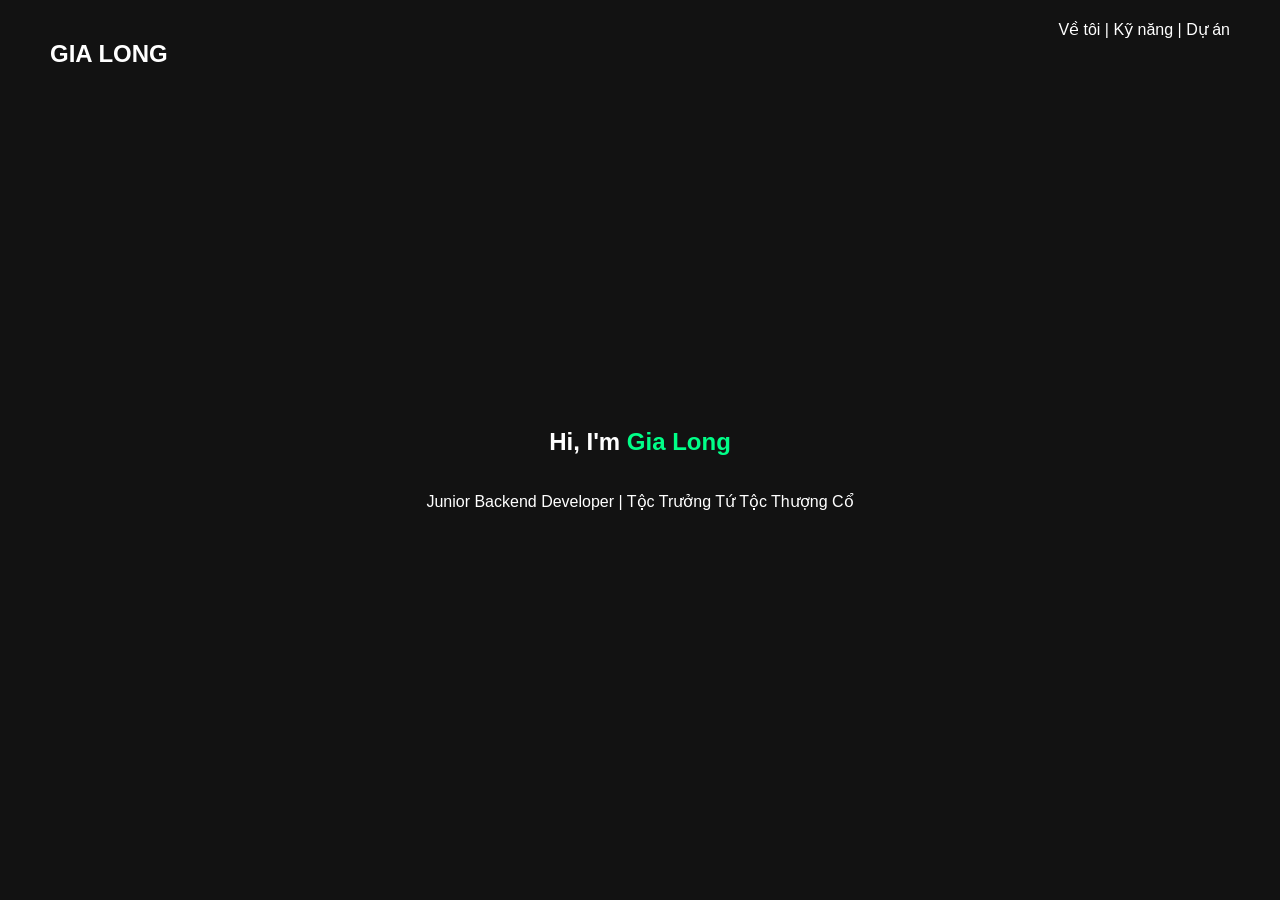
==== index.html @ ab48617c "Sync Left-4-Dev app files" ====
<!DOCTYPE html>
<html lang="en">
<head>
    <meta charset="UTF-8">
    <meta name="viewport" content="width=device-width, initial-scale=1.0">
    <title>Gia Long - ePortfolio</title>
    <link rel="stylesheet" href="style.css">
</head>
<body>
    <!-- Header bị ẩn lúc đầu -->
    <header class="header intro-animate">
        <h2>GIA LONG</h2>
        <nav>Về tôi | Kỹ năng | Dự án</nav>
    </header>

    <!-- Hero Section bị ẩn lúc đầu, trễ hơn header 1 chút -->
    <section class="hero intro-animate delay-1">
        <h1>Hi, I'm <span class="highlight">Gia Long</span></h1>
        <p>Junior Backend Developer | Tộc Trưởng Tứ Tộc Thượng Cổ</p>
    </section>
</body>
</html>
---- style.css ----
/* --- DESIGN SYSTEM GLOBAL --- */
:root {
  /* Khai báo biến thời gian để cả nhóm đồng bộ tốc độ (Tiêu chí: Tính nhất quán 20%) */
  --transition-speed: 0.5s;

  /* Khai báo Prompt Logic: Cubic-bezier lấy từ các web Awwwards */
  --ease-smooth: cubic-bezier(0.25, 1, 0.5, 1); /* Dùng cho hiệu ứng trượt mượt mà */
  --ease-bounce: cubic-bezier(0.34, 1.56, 0.64, 1); /* Để các bạn khác dùng cho nút bấm */

  --bg-color: #121212;
  --text-color: #ffffff;
  --primary-color: #00ff88;
}

body {
  margin: 0;
  font-family: 'Segoe UI', Tahoma, Geneva, Verdana, sans-serif;
  background-color: var(--bg-color);
  color: var(--text-color);
  overflow-x: hidden; /* Chống tràn khung Mobile (Tiêu chí: Tối ưu Mobile 20%) */
}
/* --- BÀI LÀM CỦA TRƯỞNG NHÓM: INTRO ANIMATION --- */

/* Bố cục cơ bản */
.header {
  display: flex;
  justify-content: space-between;
  padding: 20px 50px;
}
.hero {
  height: 80vh;
  display: flex;
  flex-direction: column;
  justify-content: center;
  align-items: center;
  text-align: center;
}
.highlight { color: var(--primary-color); }

/* BÍ QUYẾT ĂN ĐIỂM TỐI ƯU HIỆU NĂNG */
.intro-animate {
  opacity: 0;
  /* Đẩy phần tử chìm xuống dưới 50px, tuyệt đối không dùng margin-top hay top */
  transform: translateY(50px);

  /* Gọi animation kết hợp với biến thời gian đã tạo ở trên */
  animation: slideUpFade var(--transition-speed) var(--ease-smooth) forwards;
}

/* Thêm delay cho Hero xuất hiện sau Header 0.3s cho đẹp mắt */
.delay-1 {
  animation-delay: 0.3s;
}

/* Khai báo Keyframes cho quá trình xuất hiện */
@keyframes slideUpFade {
  to {
    opacity: 1;
    transform: translateY(0); /* Trở về vị trí gốc */
  }
}
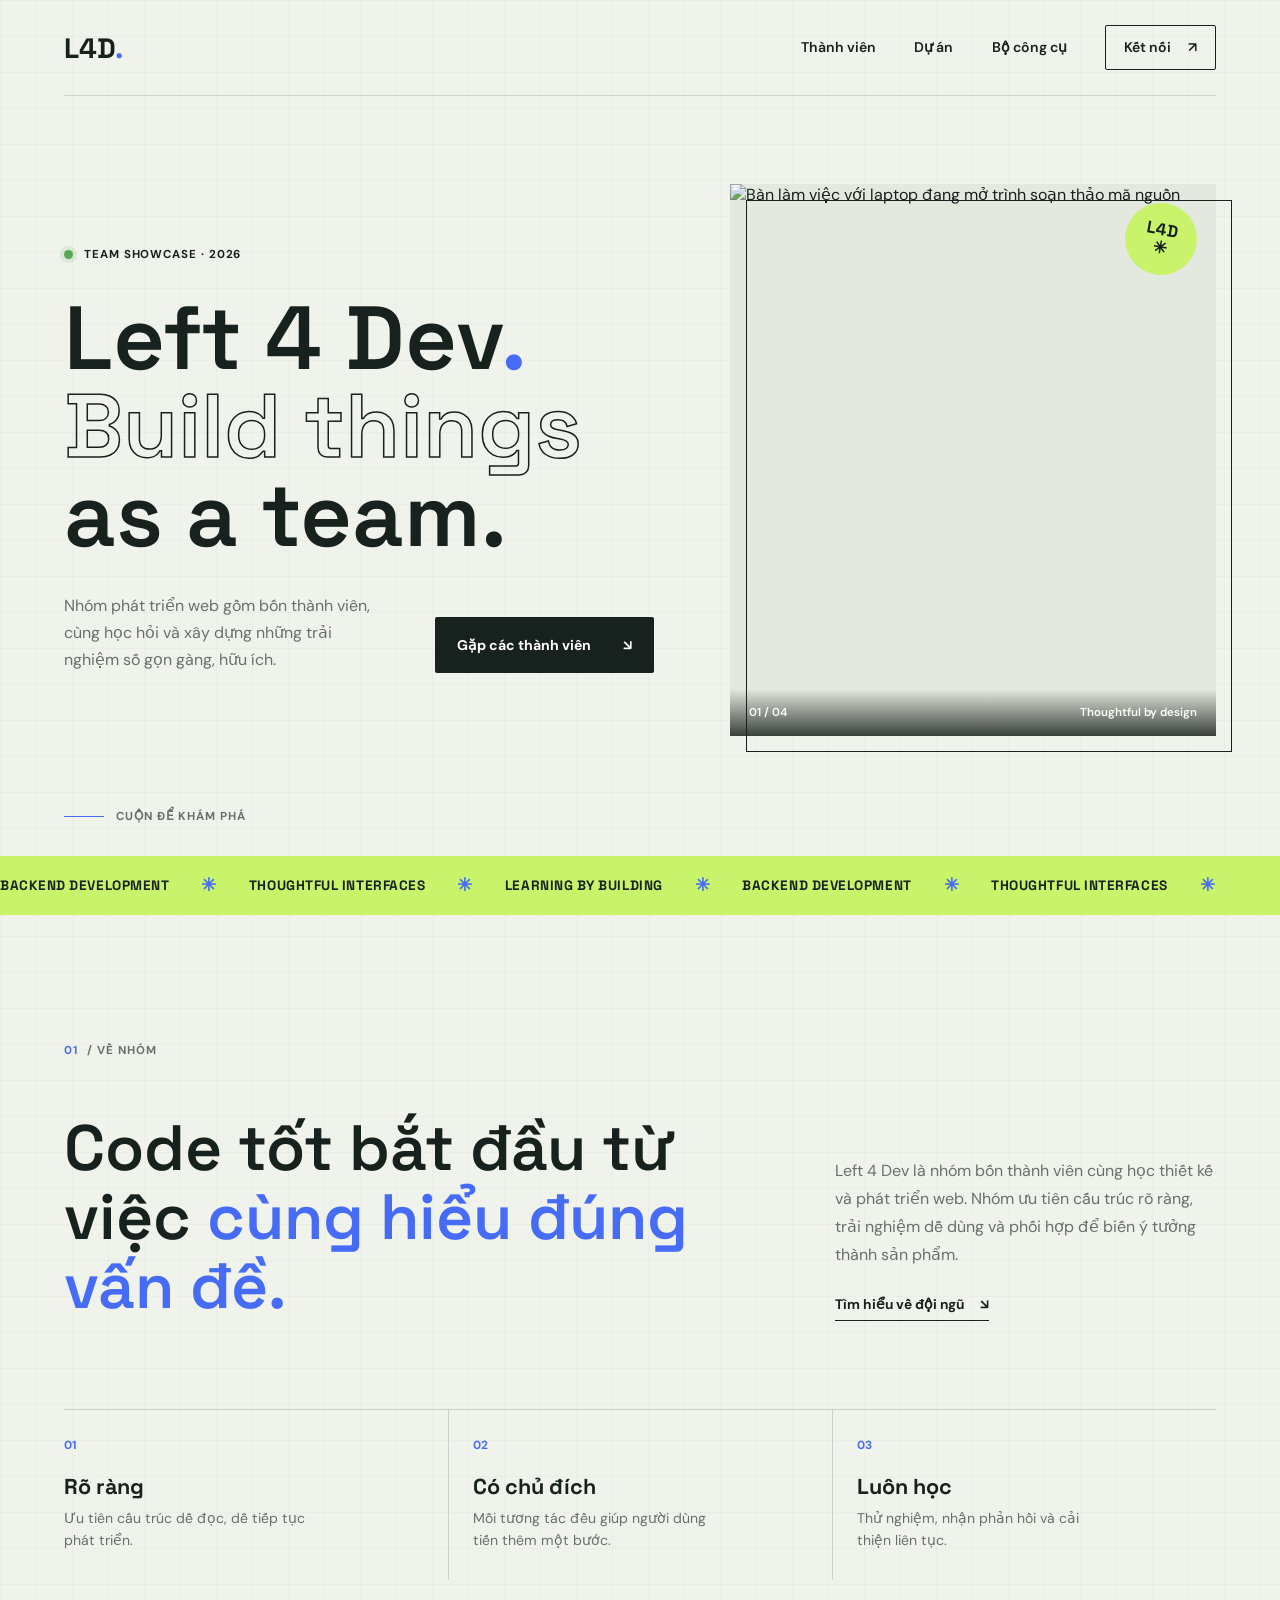
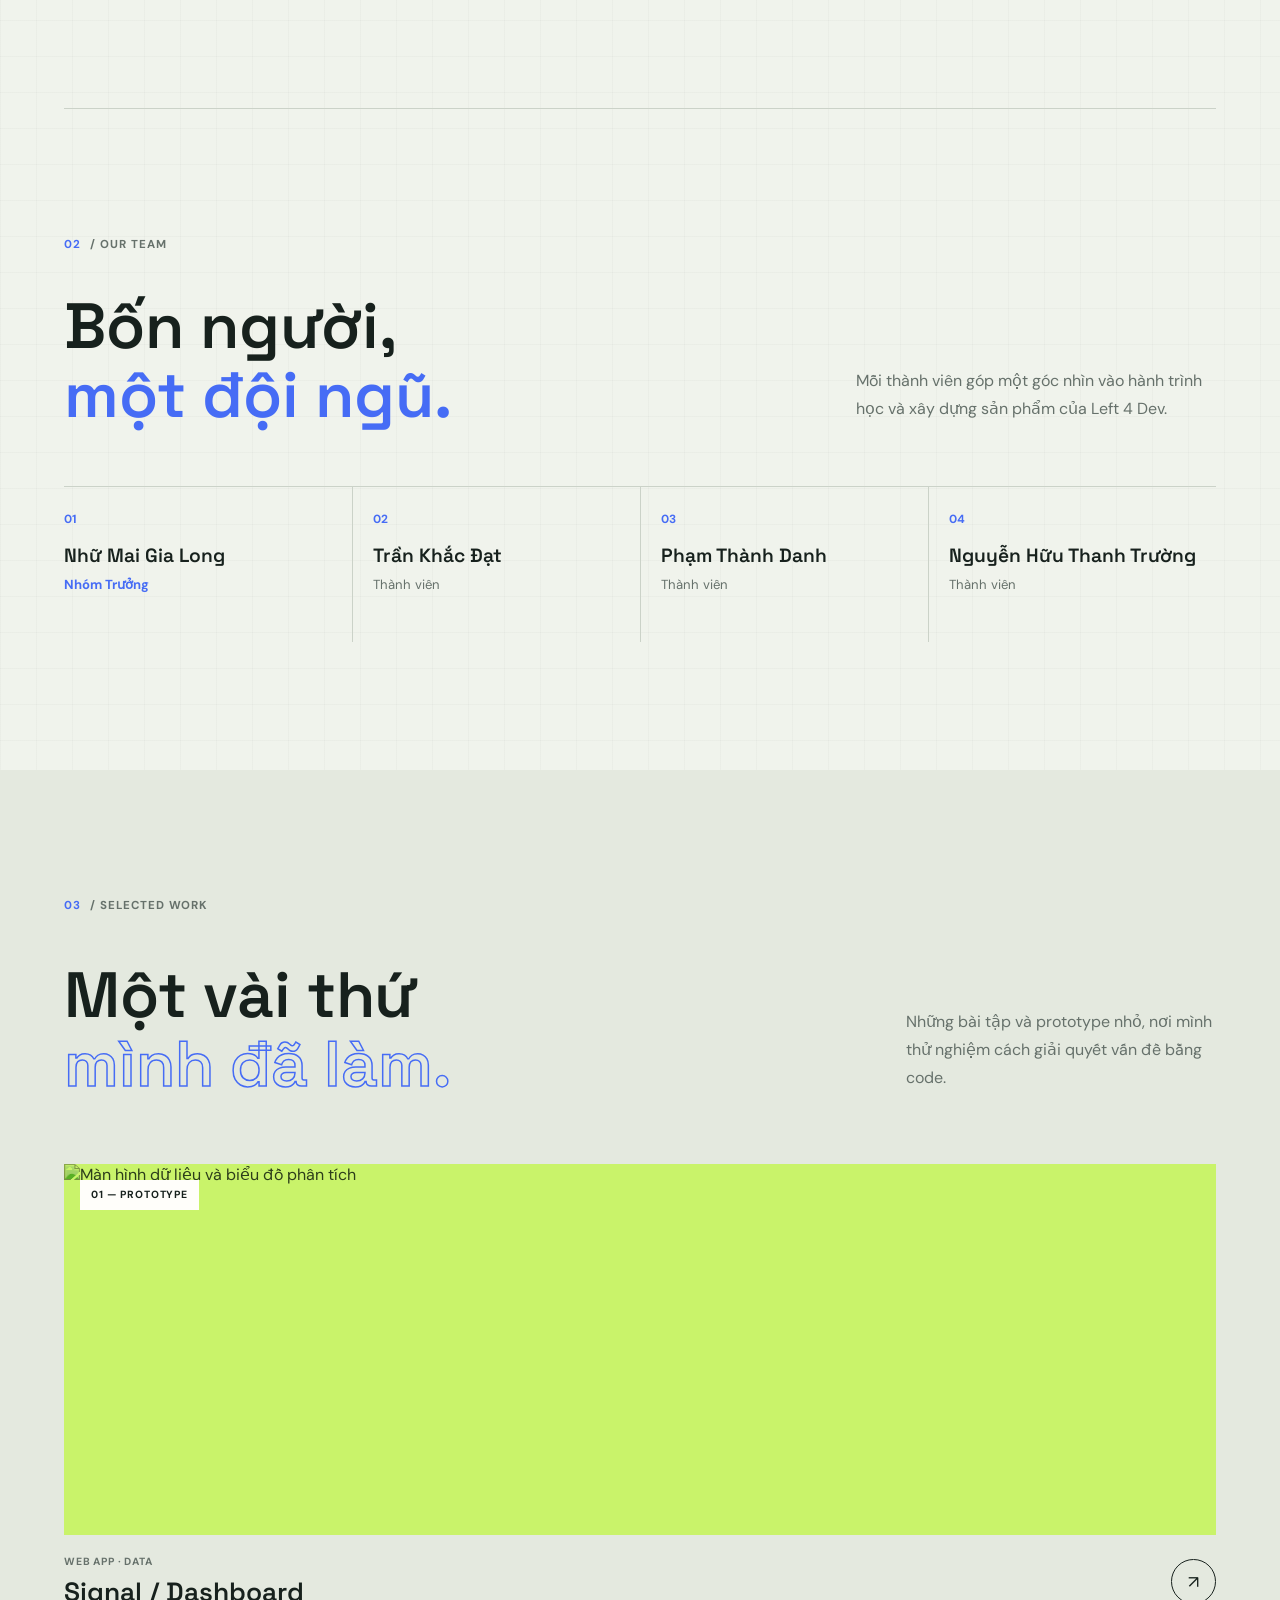
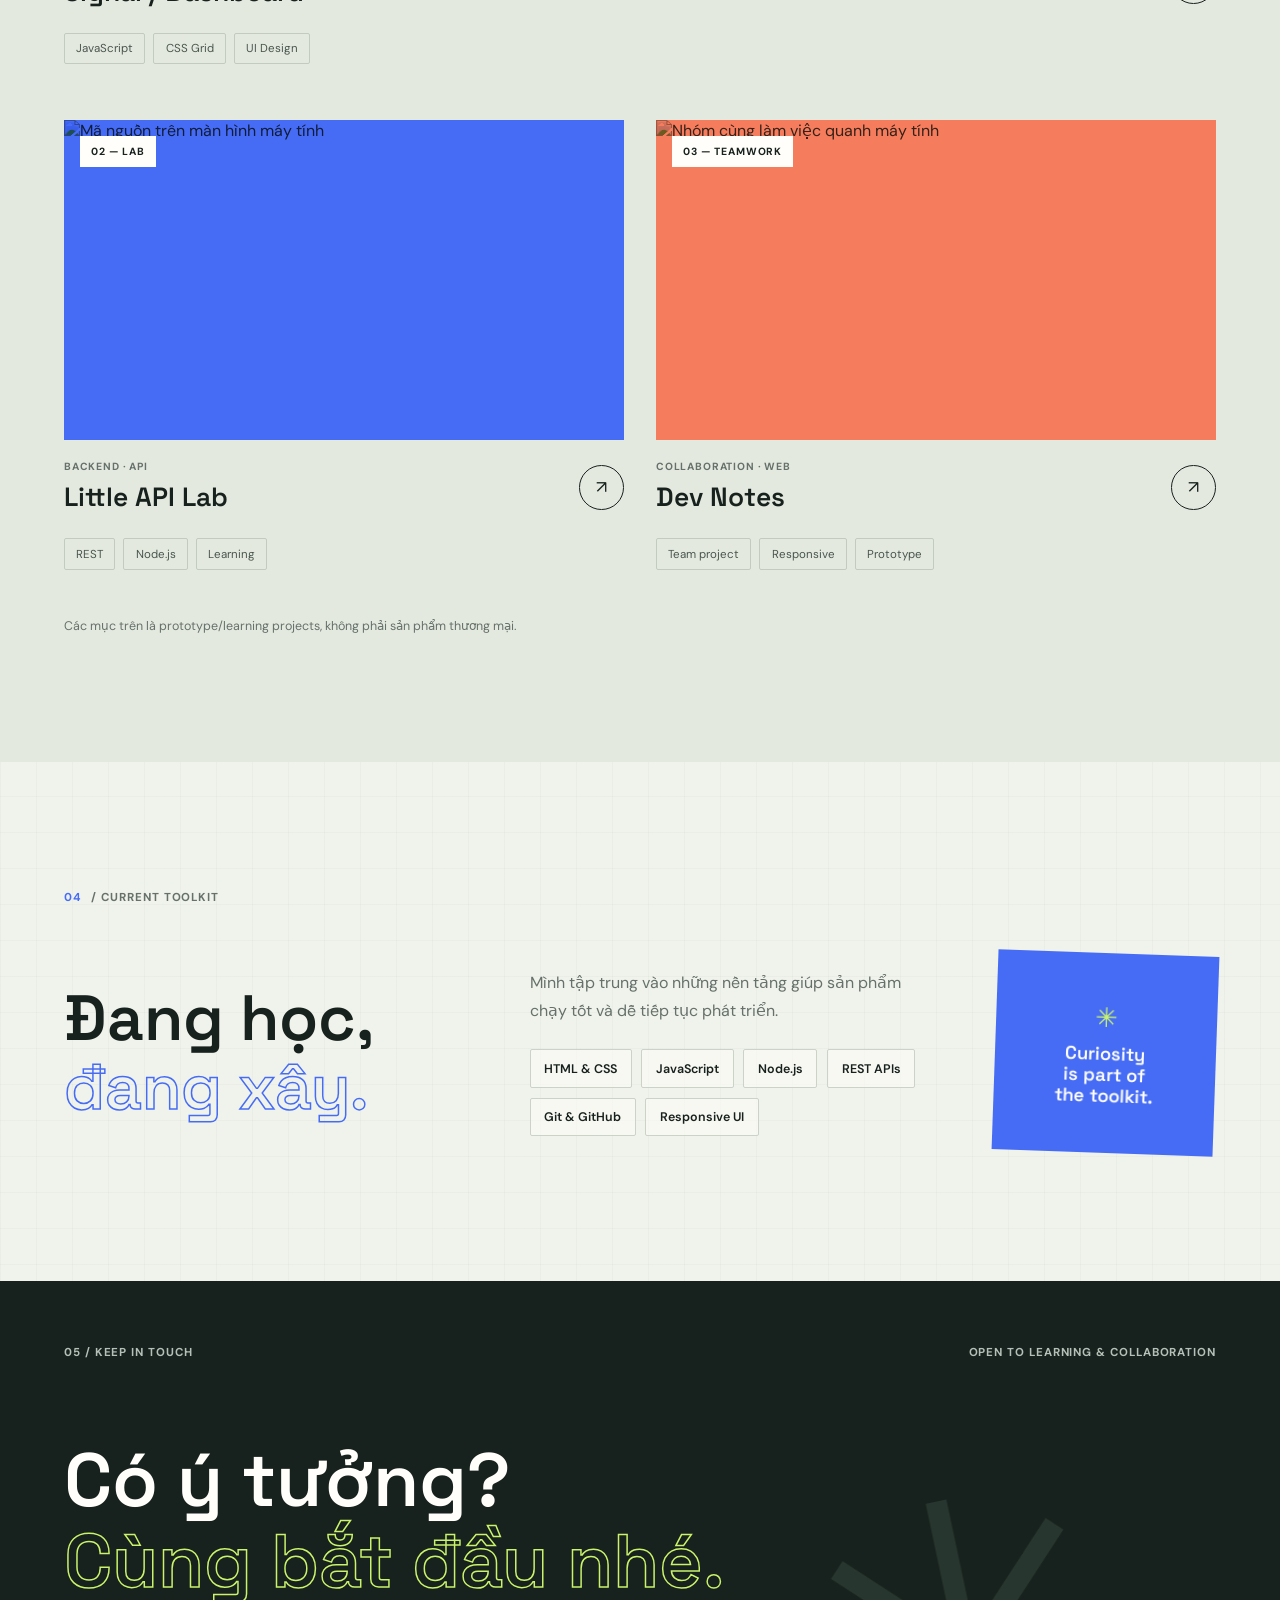
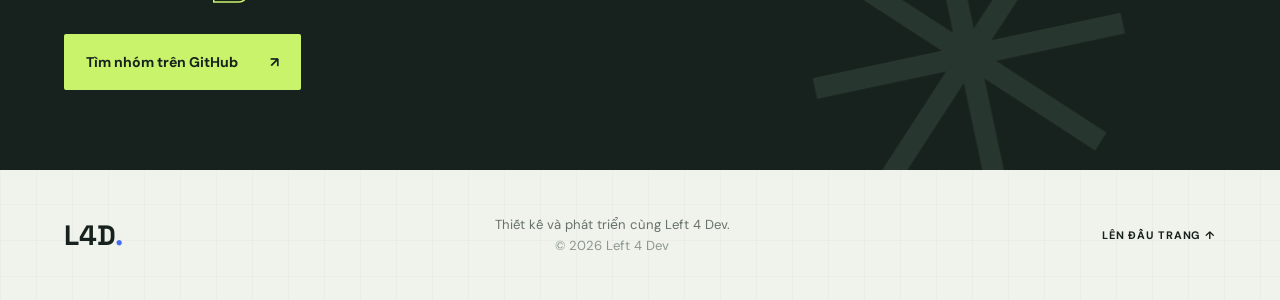
==== commit 34b81e20: "feat: build responsive Left 4 Dev showcase" ====
--- a/index.html
+++ b/index.html
@@ -1,22 +1,173 @@
 <!DOCTYPE html>
-<html lang="en">
+<html lang="vi">
 <head>
     <meta charset="UTF-8">
     <meta name="viewport" content="width=device-width, initial-scale=1.0">
-    <title>Gia Long - ePortfolio</title>
+    <meta name="theme-color" content="#f0f3ec">
+    <meta name="description" content="Left 4 Dev — nhóm phát triển web gồm Nhữ Mai Gia Long, Trần Khắc Đạt, Phạm Thành Danh và Nguyễn Hữu Thanh Trường.">
+    <title>Left 4 Dev — Interactive Showcase</title>
+    <link rel="preconnect" href="https://fonts.googleapis.com">
+    <link rel="preconnect" href="https://fonts.gstatic.com" crossorigin>
+    <link href="https://fonts.googleapis.com/css2?family=DM+Sans:wght@400;500;600;700&family=Space+Grotesk:wght@400;500;600;700&display=swap" rel="stylesheet">
     <link rel="stylesheet" href="style.css">
+    <script src="https://cdn.jsdelivr.net/npm/aos@2.3.4/dist/aos.js" defer></script>
+    <script src="script.js" defer></script>
 </head>
 <body>
-    <!-- Header bị ẩn lúc đầu -->
-    <header class="header intro-animate">
-        <h2>GIA LONG</h2>
-        <nav>Về tôi | Kỹ năng | Dự án</nav>
+    <a class="skip-link" href="#main">Bỏ qua điều hướng</a>
+    <header class="site-header intro-header">
+        <a class="wordmark" href="#home" aria-label="Left 4 Dev, về đầu trang">L4D<span>.</span></a>
+        <button class="menu-toggle" type="button" aria-expanded="false" aria-controls="site-nav" aria-label="Mở menu">
+            <span></span><span></span>
+        </button>
+        <nav class="site-nav" id="site-nav" aria-label="Điều hướng chính">
+            <a href="#team">Thành viên</a>
+            <a href="#projects">Dự án</a>
+            <a href="#toolkit">Bộ công cụ</a>
+            <a class="nav-contact" href="#contact">Kết nối <span aria-hidden="true">↗</span></a>
+        </nav>
     </header>
 
-    <!-- Hero Section bị ẩn lúc đầu, trễ hơn header 1 chút -->
-    <section class="hero intro-animate delay-1">
-        <h1>Hi, I'm <span class="highlight">Gia Long</span></h1>
-        <p>Junior Backend Developer | Tộc Trưởng Tứ Tộc Thượng Cổ</p>
-    </section>
+    <main id="main">
+        <section class="hero section-wrap" id="home" aria-labelledby="hero-title">
+            <div class="hero-copy">
+                <p class="eyebrow intro-rise"><span class="status-dot"></span> TEAM SHOWCASE · 2026</p>
+                <h1 class="intro-rise delay-one" id="hero-title">Left 4 Dev<span class="title-mark">.</span><br><span class="hero-outline">Build things</span><br>as a team.</h1>
+                <div class="hero-bottom intro-rise delay-two">
+                    <p>Nhóm phát triển web gồm bốn thành viên, cùng học hỏi và xây dựng những trải nghiệm số gọn gàng, hữu ích.</p>
+                    <a class="button button-dark" href="#team">Gặp các thành viên <span aria-hidden="true">↘</span></a>
+                </div>
+            </div>
+            <figure class="hero-visual intro-visual">
+                <img src="https://images.unsplash.com/photo-1498050108023-c5249f4df085?auto=format&fit=crop&w=1300&q=85" alt="Bàn làm việc với laptop đang mở trình soạn thảo mã nguồn" fetchpriority="high">
+                <figcaption><span>01 / 04</span><span>Thoughtful by design</span></figcaption>
+                <span class="visual-stamp" aria-hidden="true">L4D<br>✳</span>
+            </figure>
+            <a class="scroll-cue" href="#about"><span></span> CUỘN ĐỂ KHÁM PHÁ</a>
+        </section>
+
+        <div class="ticker" aria-label="Lĩnh vực quan tâm">
+            <div class="ticker-track" aria-hidden="true">
+                <span>BACKEND DEVELOPMENT</span><i>✳</i><span>THOUGHTFUL INTERFACES</span><i>✳</i><span>LEARNING BY BUILDING</span><i>✳</i><span>BACKEND DEVELOPMENT</span><i>✳</i><span>THOUGHTFUL INTERFACES</span><i>✳</i>
+            </div>
+        </div>
+
+        <section class="about section-wrap section-pad" id="about" aria-labelledby="about-title" data-aos="fade-up">
+                <div class="section-kicker"><span>01</span><span> / VỀ NHÓM</span></div>
+            <div class="about-content">
+                <h2 id="about-title">Code tốt bắt đầu từ việc <span>cùng hiểu đúng vấn đề.</span></h2>
+                <div class="about-detail">
+                    <p>Left 4 Dev là nhóm bốn thành viên cùng học thiết kế và phát triển web. Nhóm ưu tiên cấu trúc rõ ràng, trải nghiệm dễ dùng và phối hợp để biến ý tưởng thành sản phẩm.</p>
+                    <a class="text-link" href="#team">Tìm hiểu về đội ngũ <span aria-hidden="true">↘</span></a>
+                </div>
+            </div>
+            <div class="principles" aria-label="Nguyên tắc làm việc">
+                <article><span class="principle-number">01</span><h3>Rõ ràng</h3><p>Ưu tiên cấu trúc dễ đọc, dễ tiếp tục phát triển.</p></article>
+                <article><span class="principle-number">02</span><h3>Có chủ đích</h3><p>Mỗi tương tác đều giúp người dùng tiến thêm một bước.</p></article>
+                <article><span class="principle-number">03</span><h3>Luôn học</h3><p>Thử nghiệm, nhận phản hồi và cải thiện liên tục.</p></article>
+            </div>
+        </section>
+
+        <section class="team section-wrap section-pad" id="team" aria-labelledby="team-title" data-aos="fade-up">
+            <div class="section-kicker"><span>02</span><span> / OUR TEAM</span></div>
+            <div class="team-heading">
+                <h2 id="team-title">Bốn người,<br><span>một đội ngũ.</span></h2>
+                <p>Mỗi thành viên góp một góc nhìn vào hành trình học và xây dựng sản phẩm của Left 4 Dev.</p>
+            </div>
+            <div class="team-grid">
+                <article class="team-member team-lead">
+                    <span class="team-number">01</span>
+                    <h3>Nhữ Mai Gia Long</h3>
+                    <p>Nhóm Trưởng</p>
+                </article>
+                <article class="team-member">
+                    <span class="team-number">02</span>
+                    <h3>Trần Khắc Đạt</h3>
+                    <p>Thành viên</p>
+                </article>
+                <article class="team-member">
+                    <span class="team-number">03</span>
+                    <h3>Phạm Thành Danh</h3>
+                    <p>Thành viên</p>
+                </article>
+                <article class="team-member">
+                    <span class="team-number">04</span>
+                    <h3>Nguyễn Hữu Thanh Trường</h3>
+                    <p>Thành viên</p>
+                </article>
+            </div>
+        </section>
+
+        <section class="projects section-wrap section-pad" id="projects" aria-labelledby="projects-title">
+            <div class="section-heading" data-aos="fade-up">
+                <div class="section-kicker"><span>03</span><span> / SELECTED WORK</span></div>
+                <div class="heading-row"><h2 id="projects-title">Một vài thứ<br><span>mình đã làm.</span></h2><p>Những bài tập và prototype nhỏ, nơi mình thử nghiệm cách giải quyết vấn đề bằng code.</p></div>
+            </div>
+            <div class="project-grid">
+                <article class="project-card project-card-wide" data-aos="fade-up">
+                    <div class="project-image image-lime">
+                        <img src="https://images.unsplash.com/photo-1551288049-bebda4e38f71?auto=format&fit=crop&w=1200&q=85" alt="Màn hình dữ liệu và biểu đồ phân tích" loading="lazy">
+                        <span class="project-index">01 — PROTOTYPE</span>
+                    </div>
+                    <div class="project-info">
+                        <div><p class="project-type">WEB APP · DATA</p><h3>Signal / Dashboard</h3></div>
+                        <button class="detail-toggle" type="button" aria-expanded="false" aria-label="Xem chi tiết Signal Dashboard"><span aria-hidden="true">↗</span></button>
+                        <p class="project-detail" hidden>Một dashboard concept tập trung vào thứ tự ưu tiên: đưa trạng thái quan trọng lên trước, giữ dữ liệu phụ ở đúng nơi cần tìm.</p>
+                    </div>
+                    <ul class="tag-list" aria-label="Công nghệ"><li>JavaScript</li><li>CSS Grid</li><li>UI Design</li></ul>
+                </article>
+                <article class="project-card" data-aos="fade-up" data-aos-delay="100">
+                    <div class="project-image image-blue">
+                        <img src="https://images.unsplash.com/photo-1555949963-ff9fe0c870eb?auto=format&fit=crop&w=1000&q=85" alt="Mã nguồn trên màn hình máy tính" loading="lazy">
+                        <span class="project-index">02 — LAB</span>
+                    </div>
+                    <div class="project-info">
+                        <div><p class="project-type">BACKEND · API</p><h3>Little API Lab</h3></div>
+                        <button class="detail-toggle" type="button" aria-expanded="false" aria-label="Xem chi tiết Little API Lab"><span aria-hidden="true">↗</span></button>
+                        <p class="project-detail" hidden>Không gian thử nghiệm endpoint, validation và cách tổ chức dữ liệu để API có thể phát triển mà vẫn dễ hiểu.</p>
+                    </div>
+                    <ul class="tag-list" aria-label="Công nghệ"><li>REST</li><li>Node.js</li><li>Learning</li></ul>
+                </article>
+                <article class="project-card" data-aos="fade-up" data-aos-delay="150">
+                    <div class="project-image image-coral">
+                        <img src="https://images.unsplash.com/photo-1519389950473-47ba0277781c?auto=format&fit=crop&w=1000&q=85" alt="Nhóm cùng làm việc quanh máy tính" loading="lazy">
+                        <span class="project-index">03 — TEAMWORK</span>
+                    </div>
+                    <div class="project-info">
+                        <div><p class="project-type">COLLABORATION · WEB</p><h3>Dev Notes</h3></div>
+                        <button class="detail-toggle" type="button" aria-expanded="false" aria-label="Xem chi tiết Dev Notes"><span aria-hidden="true">↗</span></button>
+                        <p class="project-detail" hidden>Một concept chia sẻ ghi chú kỹ thuật, được thiết kế quanh việc đọc nhanh, tìm lại dễ và viết cùng nhau.</p>
+                    </div>
+                    <ul class="tag-list" aria-label="Công nghệ"><li>Team project</li><li>Responsive</li><li>Prototype</li></ul>
+                </article>
+            </div>
+            <p class="project-note" data-aos="fade-up">Các mục trên là prototype/learning projects, không phải sản phẩm thương mại.</p>
+        </section>
+
+        <section class="toolkit section-wrap section-pad" id="toolkit" aria-labelledby="toolkit-title" data-aos="fade-up">
+            <div class="section-kicker"><span>04</span><span> / CURRENT TOOLKIT</span></div>
+            <div class="toolkit-layout">
+                <h2 id="toolkit-title">Đang học,<br><span>đang xây.</span></h2>
+                <div class="toolkit-content">
+                    <p>Mình tập trung vào những nền tảng giúp sản phẩm chạy tốt và dễ tiếp tục phát triển.</p>
+                    <div class="toolkit-list"><span>HTML & CSS</span><span>JavaScript</span><span>Node.js</span><span>REST APIs</span><span>Git & GitHub</span><span>Responsive UI</span></div>
+                </div>
+                <div class="toolkit-aside"><span class="aside-star" aria-hidden="true">✳</span><p>Curiosity<br>is part of<br>the toolkit.</p></div>
+            </div>
+        </section>
+
+        <section class="contact section-wrap" id="contact" aria-labelledby="contact-title" data-aos="fade-up">
+            <div class="contact-top"><span>05 / KEEP IN TOUCH</span><span>OPEN TO LEARNING & COLLABORATION</span></div>
+            <h2 id="contact-title">Có ý tưởng?<br><span>Cùng bắt đầu nhé.</span></h2>
+            <a class="button button-light" href="https://github.com/jalong-source/Left-4-Dev" target="_blank" rel="noreferrer">Tìm nhóm trên GitHub <span aria-hidden="true">↗</span></a>
+            <div class="contact-doodle" aria-hidden="true">✳</div>
+        </section>
+    </main>
+
+    <footer class="site-footer section-wrap">
+        <a class="wordmark" href="#home" aria-label="Left 4 Dev, về đầu trang">L4D<span>.</span></a>
+        <p>Thiết kế và phát triển cùng Left 4 Dev.<br><span>© 2026 Left 4 Dev</span></p>
+        <a class="back-top" href="#home">LÊN ĐẦU TRANG ↑</a>
+    </footer>
 </body>
 </html>
--- a/style.css
+++ b/style.css
@@ -1,61 +1,346 @@
-/* --- DESIGN SYSTEM GLOBAL --- */
 :root {
-  /* Khai báo biến thời gian để cả nhóm đồng bộ tốc độ (Tiêu chí: Tính nhất quán 20%) */
-  --transition-speed: 0.5s;
-
-  /* Khai báo Prompt Logic: Cubic-bezier lấy từ các web Awwwards */
-  --ease-smooth: cubic-bezier(0.25, 1, 0.5, 1); /* Dùng cho hiệu ứng trượt mượt mà */
-  --ease-bounce: cubic-bezier(0.34, 1.56, 0.64, 1); /* Để các bạn khác dùng cho nút bấm */
-
-  --bg-color: #121212;
-  --text-color: #ffffff;
-  --primary-color: #00ff88;
+  color-scheme: light;
+  --paper: #f0f3ec;
+  --paper-deep: #e4e9df;
+  --ink: #17211d;
+  --muted: #66716b;
+  --line: #cbd2c8;
+  --white: #fffefa;
+  --lime: #c9f36a;
+  --blue: #466cf5;
+  --coral: #f57d5d;
+  --transition-speed: 0.42s;
+  --transition-long: 0.72s;
+  /* Prompt Logic: tăng tốc sớm rồi hãm mềm ở cuối chuyển động. */
+  --ease-smooth: cubic-bezier(0.22, 1, 0.36, 1);
+  --page-gutter: clamp(1.25rem, 5vw, 5.5rem);
+}
+
+* { box-sizing: border-box; }
+
+html {
+  overflow-x: clip;
+  scroll-behavior: smooth;
+  scroll-padding-top: 6rem;
 }
 
 body {
+  min-width: 320px;
   margin: 0;
-  font-family: 'Segoe UI', Tahoma, Geneva, Verdana, sans-serif;
-  background-color: var(--bg-color);
-  color: var(--text-color);
-  overflow-x: hidden; /* Chống tràn khung Mobile (Tiêu chí: Tối ưu Mobile 20%) */
-}
-/* --- BÀI LÀM CỦA TRƯỞNG NHÓM: INTRO ANIMATION --- */
-
-/* Bố cục cơ bản */
-.header {
+  overflow-x: hidden;
+  background-color: var(--paper);
+  background-image: linear-gradient(rgba(23, 33, 29, 0.025) 1px, transparent 1px), linear-gradient(90deg, rgba(23, 33, 29, 0.025) 1px, transparent 1px);
+  background-size: 36px 36px;
+  color: var(--ink);
+  font-family: 'DM Sans', sans-serif;
+  -webkit-font-smoothing: antialiased;
+}
+
+body, button, a { -webkit-tap-highlight-color: transparent; }
+button, a { color: inherit; }
+a { text-decoration: none; }
+button { font: inherit; }
+img { display: block; max-width: 100%; }
+::selection { background: var(--lime); color: var(--ink); }
+
+.skip-link {
+  position: fixed;
+  z-index: 20;
+  top: 1rem;
+  left: 1rem;
+  padding: 0.75rem 1rem;
+  transform: translateY(-160%);
+  background: var(--ink);
+  color: var(--white);
+}
+.skip-link:focus { transform: translateY(0); }
+
+.section-wrap {
+  width: min(100% - var(--page-gutter) * 2, 1440px);
+  margin-inline: auto;
+}
+.section-pad { padding-block: 8rem; }
+
+.site-header {
+  position: relative;
+  z-index: 10;
   display: flex;
+  width: min(100% - var(--page-gutter) * 2, 1440px);
+  min-height: 6rem;
+  align-items: center;
   justify-content: space-between;
-  padding: 20px 50px;
-}
+  margin-inline: auto;
+  border-bottom: 1px solid var(--line);
+}
+
+.wordmark {
+  font-family: 'Space Grotesk', sans-serif;
+  font-size: 1.75rem;
+  font-weight: 700;
+  letter-spacing: 0;
+}
+.wordmark span, .title-mark { color: var(--blue); }
+
+.site-nav {
+  display: flex;
+  align-items: center;
+  gap: clamp(1.5rem, 3vw, 3.5rem);
+  font-size: 0.88rem;
+  font-weight: 600;
+}
+.site-nav a:not(.nav-contact) { transition: color var(--transition-speed) var(--ease-smooth); }
+.site-nav a:not(.nav-contact):hover { color: var(--blue); }
+
+.nav-contact {
+  display: inline-flex;
+  min-height: 2.8rem;
+  align-items: center;
+  gap: 1.1rem;
+  padding: 0 1.1rem;
+  border: 1px solid var(--ink);
+  border-radius: 2px;
+  transition: background-color var(--transition-speed) var(--ease-smooth), color var(--transition-speed) var(--ease-smooth), transform var(--transition-speed) var(--ease-smooth);
+}
+.nav-contact:hover { transform: translateY(-2px); background: var(--ink); color: var(--white); }
+.menu-toggle { display: none; }
+
 .hero {
-  height: 80vh;
-  display: flex;
-  flex-direction: column;
-  justify-content: center;
-  align-items: center;
-  text-align: center;
-}
-.highlight { color: var(--primary-color); }
-
-/* BÍ QUYẾT ĂN ĐIỂM TỐI ƯU HIỆU NĂNG */
-.intro-animate {
-  opacity: 0;
-  /* Đẩy phần tử chìm xuống dưới 50px, tuyệt đối không dùng margin-top hay top */
-  transform: translateY(50px);
-
-  /* Gọi animation kết hợp với biến thời gian đã tạo ở trên */
-  animation: slideUpFade var(--transition-speed) var(--ease-smooth) forwards;
-}
-
-/* Thêm delay cho Hero xuất hiện sau Header 0.3s cho đẹp mắt */
-.delay-1 {
-  animation-delay: 0.3s;
-}
-
-/* Khai báo Keyframes cho quá trình xuất hiện */
-@keyframes slideUpFade {
-  to {
-    opacity: 1;
-    transform: translateY(0); /* Trở về vị trí gốc */
-  }
-}+  position: relative;
+  display: grid;
+  min-height: min(760px, calc(100svh - 6rem));
+  grid-template-columns: 1.12fr 0.88fr;
+  align-items: center;
+  gap: 3rem;
+  padding-block: 5.5rem 7.5rem;
+}
+.hero-copy { position: relative; z-index: 1; padding-block: 2rem; }
+
+.eyebrow, .section-kicker, .project-type, .project-index, .contact-top, .back-top, .scroll-cue {
+  font-size: 0.72rem;
+  font-weight: 700;
+  letter-spacing: 0.08em;
+}
+.eyebrow { display: flex; align-items: center; gap: 0.7rem; margin: 0 0 2rem; }
+.status-dot { width: 0.55rem; aspect-ratio: 1; border-radius: 50%; background: #55a851; box-shadow: 0 0 0 4px rgba(85, 168, 81, 0.14); }
+
+h1, h2, h3, p, figure { margin-top: 0; }
+h1, h2, h3 { font-family: 'Space Grotesk', sans-serif; }
+.hero h1 { max-width: 760px; margin-bottom: 2rem; font-size: 5.6rem; font-weight: 600; letter-spacing: 0; line-height: 0.99; }
+.hero-outline, .heading-row h2 span, .toolkit-layout h2 span, .contact h2 span { color: transparent; -webkit-text-stroke: 1.5px var(--ink); }
+
+.hero-bottom { display: flex; max-width: 590px; align-items: end; justify-content: space-between; gap: 2rem; }
+.hero-bottom > p { max-width: 310px; margin: 0; color: var(--muted); font-size: 1rem; line-height: 1.7; }
+
+.button {
+  display: inline-flex;
+  min-height: 3.5rem;
+  align-items: center;
+  justify-content: space-between;
+  gap: 2rem;
+  padding: 0 1.3rem;
+  border: 1px solid transparent;
+  border-radius: 2px;
+  font-size: 0.88rem;
+  font-weight: 700;
+  transition: transform var(--transition-speed) var(--ease-smooth), background-color var(--transition-speed) var(--ease-smooth), color var(--transition-speed) var(--ease-smooth), box-shadow var(--transition-speed) var(--ease-smooth);
+}
+.button:hover { transform: translateY(-3px); box-shadow: 0 10px 20px rgba(23, 33, 29, 0.13); }
+.button:active { transform: translateY(0) scale(0.97); box-shadow: none; transition-duration: 0.12s; }
+.button-dark { flex: 0 0 auto; background: var(--ink); color: var(--white); }
+.button-dark:hover { background: var(--blue); }
+
+.hero-visual { position: relative; align-self: stretch; min-height: 420px; margin: 0; background: var(--paper-deep); }
+.hero-visual::before { position: absolute; z-index: 1; inset: 1rem -1rem -1rem 1rem; border: 1px solid var(--ink); content: ''; pointer-events: none; }
+.hero-visual img { width: 100%; height: 100%; min-height: 420px; object-fit: cover; filter: saturate(0.72); }
+.hero-visual figcaption { position: absolute; right: 0; bottom: 0; left: 0; display: flex; justify-content: space-between; padding: 1rem 1.2rem; background: linear-gradient(transparent, rgba(10, 18, 13, 0.78)); color: var(--white); font-size: 0.72rem; font-weight: 600; }
+.visual-stamp { position: absolute; z-index: 2; top: 1.2rem; right: 1.2rem; display: grid; width: 4.5rem; aspect-ratio: 1; place-content: center; border-radius: 50%; background: var(--lime); font-family: 'Space Grotesk', sans-serif; font-size: 1.05rem; font-weight: 700; line-height: 1.05; text-align: center; transform: rotate(10deg); }
+.scroll-cue { position: absolute; bottom: 2rem; left: 0; display: flex; align-items: center; gap: 0.75rem; color: var(--muted); }
+.scroll-cue span { width: 2.5rem; height: 1px; background: var(--blue); }
+
+.ticker { overflow: hidden; padding: 1.15rem 0; background: var(--lime); }
+.ticker-track { display: flex; width: max-content; align-items: center; gap: 2rem; animation: ticker-slide 32s linear infinite; font-family: 'Space Grotesk', sans-serif; font-size: 0.85rem; font-weight: 700; letter-spacing: 0.04em; }
+.ticker-track i { color: var(--blue); font-size: 1.1rem; font-style: normal; }
+@keyframes ticker-slide { to { transform: translateX(-50%); } }
+
+.section-kicker { display: flex; gap: 0.6rem; color: var(--muted); }
+.section-kicker span:first-child { color: var(--blue); }
+.about-content { display: grid; grid-template-columns: 1.3fr 0.7fr; align-items: end; gap: 4rem; padding: 3.5rem 0 5.5rem; }
+.about-content h2, .heading-row h2, .toolkit-layout h2, .contact h2 { margin: 0; font-size: 4rem; font-weight: 600; letter-spacing: 0; line-height: 1.08; }
+.about-content h2 span { color: var(--blue); }
+.about-detail p, .heading-row > p, .toolkit-content > p { color: var(--muted); font-size: 1rem; line-height: 1.75; }
+.about-detail p { margin-bottom: 1.5rem; }
+.text-link { display: inline-flex; align-items: center; gap: 1rem; padding-bottom: 0.45rem; border-bottom: 1px solid var(--ink); font-size: 0.86rem; font-weight: 700; transition: color var(--transition-speed) var(--ease-smooth), border-color var(--transition-speed) var(--ease-smooth); }
+.text-link:hover { border-color: var(--blue); color: var(--blue); }
+
+.principles { display: grid; grid-template-columns: repeat(3, 1fr); border-top: 1px solid var(--line); }
+.principles article { min-height: 170px; padding: 1.4rem 1.5rem 0 0; }
+.principles article + article { padding-left: 1.5rem; border-left: 1px solid var(--line); }
+.principle-number { color: var(--blue); font-size: 0.74rem; font-weight: 700; }
+.principles h3 { margin: 1.2rem 0 0.45rem; font-size: 1.35rem; }
+.principles p { max-width: 250px; margin: 0; color: var(--muted); font-size: 0.88rem; line-height: 1.6; }
+
+.team { border-top: 1px solid var(--line); }
+.team-heading { display: flex; align-items: end; justify-content: space-between; gap: 3rem; padding: 2.5rem 0 3.5rem; }
+.team-heading h2 { margin: 0; font-family: 'Space Grotesk', sans-serif; font-size: 4rem; font-weight: 600; line-height: 1.08; }
+.team-heading h2 span { color: var(--blue); }
+.team-heading > p { max-width: 360px; margin: 0 0 0.45rem; color: var(--muted); font-size: 1rem; line-height: 1.75; }
+.team-grid { display: grid; grid-template-columns: repeat(4, minmax(0, 1fr)); border-top: 1px solid var(--line); }
+.team-member { min-width: 0; min-height: 155px; padding: 1.2rem 1.25rem 1rem 0; }
+.team-member + .team-member { padding-left: 1.25rem; border-left: 1px solid var(--line); }
+.team-number { color: var(--blue); font-size: 0.74rem; font-weight: 700; }
+.team-member h3 { margin: 1rem 0 0.45rem; font-size: 1.2rem; font-weight: 600; line-height: 1.3; overflow-wrap: anywhere; }
+.team-member p { margin: 0; color: var(--muted); font-size: 0.82rem; }
+.team-lead p { color: var(--blue); font-weight: 700; }
+
+.projects { position: relative; width: 100%; max-width: none; padding-inline: max(var(--page-gutter), calc((100vw - 1440px) / 2)); background: var(--paper-deep); }
+.heading-row { display: flex; align-items: end; justify-content: space-between; gap: 3rem; padding: 3rem 0 4rem; }
+.heading-row h2 span { -webkit-text-stroke-color: var(--blue); }
+.heading-row > p { max-width: 310px; margin: 0 0 0.5rem; }
+.project-grid { display: grid; grid-template-columns: repeat(2, minmax(0, 1fr)); gap: 3.5rem 2rem; }
+.project-card { min-width: 0; }
+.project-card-wide { grid-column: 1 / -1; }
+.project-image { position: relative; overflow: hidden; height: clamp(220px, 29vw, 430px); background: var(--lime); }
+.project-card:not(.project-card-wide) .project-image { height: clamp(220px, 25vw, 340px); }
+.image-lime { background-color: var(--lime); }
+.image-blue { background-color: var(--blue); }
+.image-coral { background-color: var(--coral); }
+.project-image img { width: 100%; height: 100%; object-fit: cover; mix-blend-mode: multiply; opacity: 0.86; transition: transform var(--transition-long) var(--ease-smooth), filter var(--transition-long) var(--ease-smooth); }
+.project-card:hover .project-image img, .project-card:focus-within .project-image img { transform: scale(1.045); filter: saturate(1.12); }
+.project-index { position: absolute; top: 1rem; left: 1rem; padding: 0.55rem 0.7rem; background: var(--white); font-size: 0.65rem; }
+.project-info { display: grid; grid-template-columns: 1fr auto; align-items: center; gap: 0.5rem 1.2rem; padding: 1.25rem 0 0.5rem; }
+.project-type { margin-bottom: 0.45rem; color: var(--muted); font-size: 0.65rem; }
+.project-info h3 { margin: 0; font-size: 1.65rem; font-weight: 600; }
+.detail-toggle { display: grid; width: 2.8rem; aspect-ratio: 1; place-items: center; border: 1px solid var(--ink); border-radius: 50%; background: transparent; cursor: pointer; font-size: 1.1rem; transition: color var(--transition-speed) var(--ease-smooth), background-color var(--transition-speed) var(--ease-smooth), transform var(--transition-speed) var(--ease-smooth); }
+.detail-toggle:hover, .detail-toggle[aria-expanded="true"] { transform: rotate(45deg); background: var(--ink); color: var(--white); }
+.detail-toggle:active { transform: scale(0.9) rotate(45deg); }
+.project-detail { grid-column: 1 / -1; max-width: 650px; margin: 0.6rem 0 0; color: var(--muted); font-size: 0.92rem; line-height: 1.65; }
+.project-detail:not([hidden]) { animation: detail-in var(--transition-speed) var(--ease-smooth) both; }
+@keyframes detail-in { from { opacity: 0; transform: translateY(8px); } to { opacity: 1; transform: translateY(0); } }
+.tag-list { display: flex; flex-wrap: wrap; gap: 0.5rem; margin: 1rem 0 0; padding: 0; list-style: none; }
+.tag-list li { padding: 0.45rem 0.7rem; border: 1px solid #c3cbc0; border-radius: 2px; color: #49564e; font-size: 0.72rem; }
+.project-note { margin: 3rem 0 0; color: var(--muted); font-size: 0.78rem; }
+
+.toolkit-layout { display: grid; grid-template-columns: 1fr 1fr 0.55fr; align-items: center; gap: 4rem; padding-top: 3rem; }
+.toolkit-layout h2 span { -webkit-text-stroke-color: var(--blue); }
+.toolkit-content > p { max-width: 410px; }
+.toolkit-list { display: flex; flex-wrap: wrap; gap: 0.6rem; margin-top: 1.5rem; }
+.toolkit-list span { padding: 0.65rem 0.85rem; border: 1px solid var(--line); border-radius: 2px; background: rgba(255, 254, 250, 0.55); font-size: 0.78rem; font-weight: 600; }
+.toolkit-aside { display: grid; min-height: 200px; place-content: center; background: var(--blue); color: var(--white); text-align: center; transform: rotate(2deg); }
+.aside-star { color: var(--lime); font-size: 1.7rem; }
+.toolkit-aside p { margin: 0.5rem 0 0; font-family: 'Space Grotesk', sans-serif; font-size: 1.15rem; font-weight: 600; line-height: 1.15; }
+
+.contact { position: relative; overflow: hidden; width: 100%; max-width: none; padding: 4rem max(var(--page-gutter), calc((100vw - 1440px) / 2)) 5rem; background: var(--ink); color: var(--white); }
+.contact-top { display: flex; justify-content: space-between; gap: 1rem; color: #b5c0b8; }
+.contact h2 { position: relative; z-index: 1; margin: 5rem 0 2rem; font-size: 4.7rem; }
+.contact h2 span { -webkit-text-stroke-color: var(--lime); }
+.button-light { position: relative; z-index: 1; background: var(--lime); color: var(--ink); }
+.button-light:hover { background: var(--white); }
+.contact-doodle { position: absolute; right: 10%; bottom: -7rem; color: #27362e; font-size: 27rem; line-height: 1; pointer-events: none; transform: rotate(-12deg); }
+
+.site-footer { display: flex; min-height: 130px; align-items: center; justify-content: space-between; gap: 2rem; }
+.site-footer p { margin: 0; color: var(--muted); font-size: 0.82rem; line-height: 1.6; text-align: center; }
+.site-footer p span { color: #8c9690; }
+.back-top { font-size: 0.68rem; transition: color var(--transition-speed) var(--ease-smooth); }
+.back-top:hover { color: var(--blue); }
+
+body.aos-ready [data-aos] { opacity: 0; transform: translateY(22px); transition: opacity 0.7s var(--ease-smooth), transform 0.7s var(--ease-smooth); }
+body.aos-ready [data-aos].aos-animate { opacity: 1; transform: translateY(0); }
+body.aos-ready [data-aos][data-aos-delay="100"] { transition-delay: 0.1s; }
+body.aos-ready [data-aos][data-aos-delay="150"] { transition-delay: 0.15s; }
+:focus-visible { outline: 3px solid var(--blue); outline-offset: 4px; }
+
+@media (max-width: 900px) {
+  .hero { min-height: auto; grid-template-columns: 1fr 0.8fr; gap: 2rem; padding-block: 4rem 6rem; }
+  .hero h1 { font-size: 4.2rem; }
+  .hero-visual, .hero-visual img { min-height: 340px; }
+  .hero-bottom { align-items: start; flex-direction: column; gap: 1.3rem; }
+  .about-content { grid-template-columns: 1fr 0.8fr; gap: 2.5rem; }
+  .about-content h2, .heading-row h2, .toolkit-layout h2 { font-size: 3.2rem; }
+  .team-heading h2 { font-size: 3.2rem; }
+  .team-grid { grid-template-columns: repeat(2, minmax(0, 1fr)); }
+  .team-member:nth-child(3) { padding-left: 0; border-left: 0; }
+  .team-member:nth-child(n + 3) { border-top: 1px solid var(--line); }
+  .toolkit-layout { grid-template-columns: 1fr 1fr; gap: 2rem; }
+  .toolkit-aside { display: none; }
+}
+
+@media (max-width: 640px) {
+  :root { --page-gutter: 1.2rem; }
+  html { scroll-padding-top: 5rem; }
+  .section-pad { padding-block: 5rem; }
+  .site-header { min-height: 5rem; }
+  .menu-toggle { display: grid; width: 2.8rem; aspect-ratio: 1; align-content: center; justify-items: center; gap: 6px; border: 1px solid var(--ink); border-radius: 50%; background: transparent; cursor: pointer; }
+  .menu-toggle span { width: 1rem; height: 1px; background: var(--ink); transition: transform var(--transition-speed) var(--ease-smooth); }
+  .menu-toggle[aria-expanded="true"] span:first-child { transform: translateY(3.5px) rotate(45deg); }
+  .menu-toggle[aria-expanded="true"] span:last-child { transform: translateY(-3.5px) rotate(-45deg); }
+  .site-nav { position: absolute; top: calc(100% + 1px); right: 0; left: 0; display: none; align-items: stretch; gap: 0; padding: 0.5rem 1rem 1rem; border: 1px solid var(--line); border-top: 0; background: var(--paper); }
+  .site-nav.is-open { display: flex; flex-direction: column; }
+  .site-nav > a { padding: 0.9rem 0; }
+  .site-nav .nav-contact { justify-content: space-between; margin-top: 0.5rem; padding-inline: 0.9rem; }
+  .hero { grid-template-columns: 1fr; gap: 1.5rem; padding-block: 3.2rem 5.5rem; }
+  .hero-copy { padding: 0; }
+  .eyebrow { margin-bottom: 1.4rem; }
+  .hero h1 { margin-bottom: 1.4rem; font-size: 3.45rem; line-height: 1.02; }
+  .hero-bottom { gap: 1.2rem; }
+  .hero-bottom > p { max-width: 390px; font-size: 0.94rem; }
+  .button { min-height: 3.2rem; }
+  .hero-visual { min-height: 260px; margin: 0 0.6rem 0 0; }
+  .hero-visual img { min-height: 260px; max-height: 370px; }
+  .hero-visual::before { inset: 0.65rem -0.65rem -0.65rem 0.65rem; }
+  .scroll-cue { bottom: 1.8rem; }
+  .ticker { margin-block: 0.25rem; }
+  .ticker-track { gap: 1.2rem; font-size: 0.72rem; }
+  .about-content { grid-template-columns: 1fr; gap: 1.5rem; padding: 2rem 0 3rem; }
+  .about-content h2, .heading-row h2, .toolkit-layout h2 { font-size: 2.8rem; }
+  .about-detail p { font-size: 0.94rem; }
+  .team-heading { align-items: start; flex-direction: column; gap: 1.2rem; padding: 2rem 0 2.5rem; }
+  .team-heading h2 { font-size: 2.8rem; }
+  .team-heading > p { font-size: 0.94rem; }
+  .team-grid { grid-template-columns: 1fr; }
+  .team-member, .team-member + .team-member, .team-member:nth-child(3) { min-height: auto; padding: 1.1rem 0; border-left: 0; }
+  .team-member + .team-member { border-top: 1px solid var(--line); }
+  .team-member h3 { margin: 0.6rem 0 0.35rem; }
+  .principles { grid-template-columns: 1fr; }
+  .principles article, .principles article + article { min-height: auto; padding: 1.2rem 0; border-left: 0; }
+  .principles article + article { border-top: 1px solid var(--line); }
+  .principles h3 { margin-top: 0.65rem; }
+  .projects { padding-inline: var(--page-gutter); }
+  .heading-row { align-items: start; flex-direction: column; gap: 1.2rem; padding: 2rem 0 2.5rem; }
+  .heading-row > p { max-width: 400px; }
+  .project-grid { grid-template-columns: 1fr; gap: 2.5rem; }
+  .project-card-wide { grid-column: auto; }
+  .project-image, .project-card:not(.project-card-wide) .project-image { height: 250px; }
+  .project-info h3 { font-size: 1.4rem; }
+  .project-note { margin-top: 2rem; line-height: 1.6; }
+  .toolkit-layout { grid-template-columns: 1fr; gap: 1rem; padding-top: 2rem; }
+  .toolkit-content > p { font-size: 0.94rem; }
+  .toolkit-list { gap: 0.5rem; }
+  .toolkit-list span { font-size: 0.72rem; }
+  .contact { padding-block: 3rem; }
+  .contact-top { align-items: start; flex-direction: column; font-size: 0.62rem; }
+  .contact h2 { margin: 4rem 0 1.7rem; font-size: 3rem; }
+  .contact-doodle { right: -5rem; bottom: -4rem; font-size: 17rem; }
+  .site-footer { min-height: 150px; flex-wrap: wrap; gap: 1rem; padding-block: 1.5rem; }
+  .site-footer p { order: 3; width: 100%; text-align: left; }
+  .back-top { font-size: 0.62rem; }
+}
+
+@media (max-width: 370px) {
+  .hero h1 { font-size: 3rem; }
+  .contact h2 { font-size: 2.65rem; }
+  .project-info h3 { font-size: 1.25rem; }
+}
+
+@media (prefers-reduced-motion: reduce) {
+  *, *::before, *::after { scroll-behavior: auto !important; animation-duration: 0.01ms !important; animation-iteration-count: 1 !important; transition-duration: 0.01ms !important; }
+  body.aos-ready [data-aos] { opacity: 1; transform: none; }
+}
+
+.intro-header { animation: header-enter 0.7s var(--ease-smooth) both; }
+.intro-rise { animation: rise-in 0.8s var(--ease-smooth) both; }
+.delay-one { animation-delay: 0.12s; }
+.delay-two { animation-delay: 0.24s; }
+.intro-visual { animation: visual-enter 0.9s var(--ease-smooth) 0.16s both; }
+@keyframes header-enter { from { opacity: 0; transform: translateY(-16px); } to { opacity: 1; transform: translateY(0); } }
+@keyframes rise-in { from { opacity: 0; transform: translateY(24px); } to { opacity: 1; transform: translateY(0); } }
+@keyframes visual-enter { from { opacity: 0; transform: translateX(28px); } to { opacity: 1; transform: translateX(0); } }
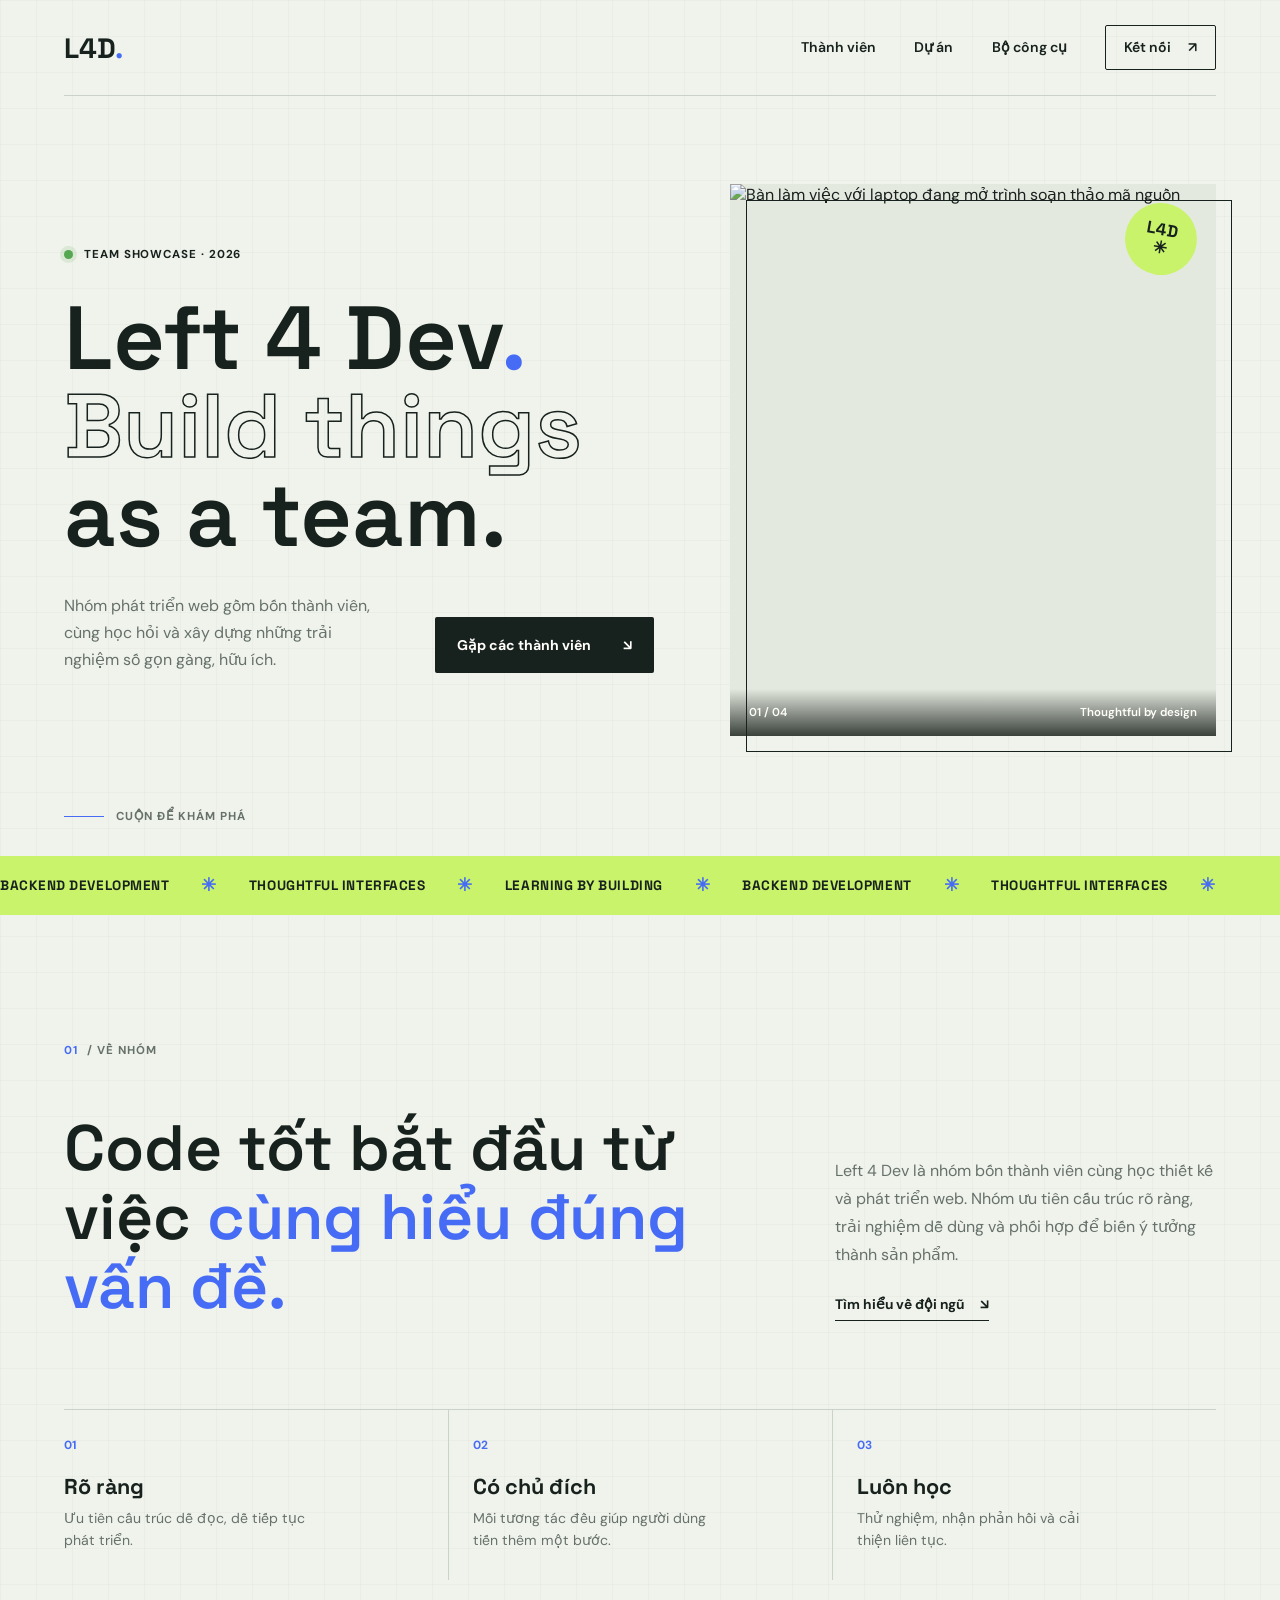
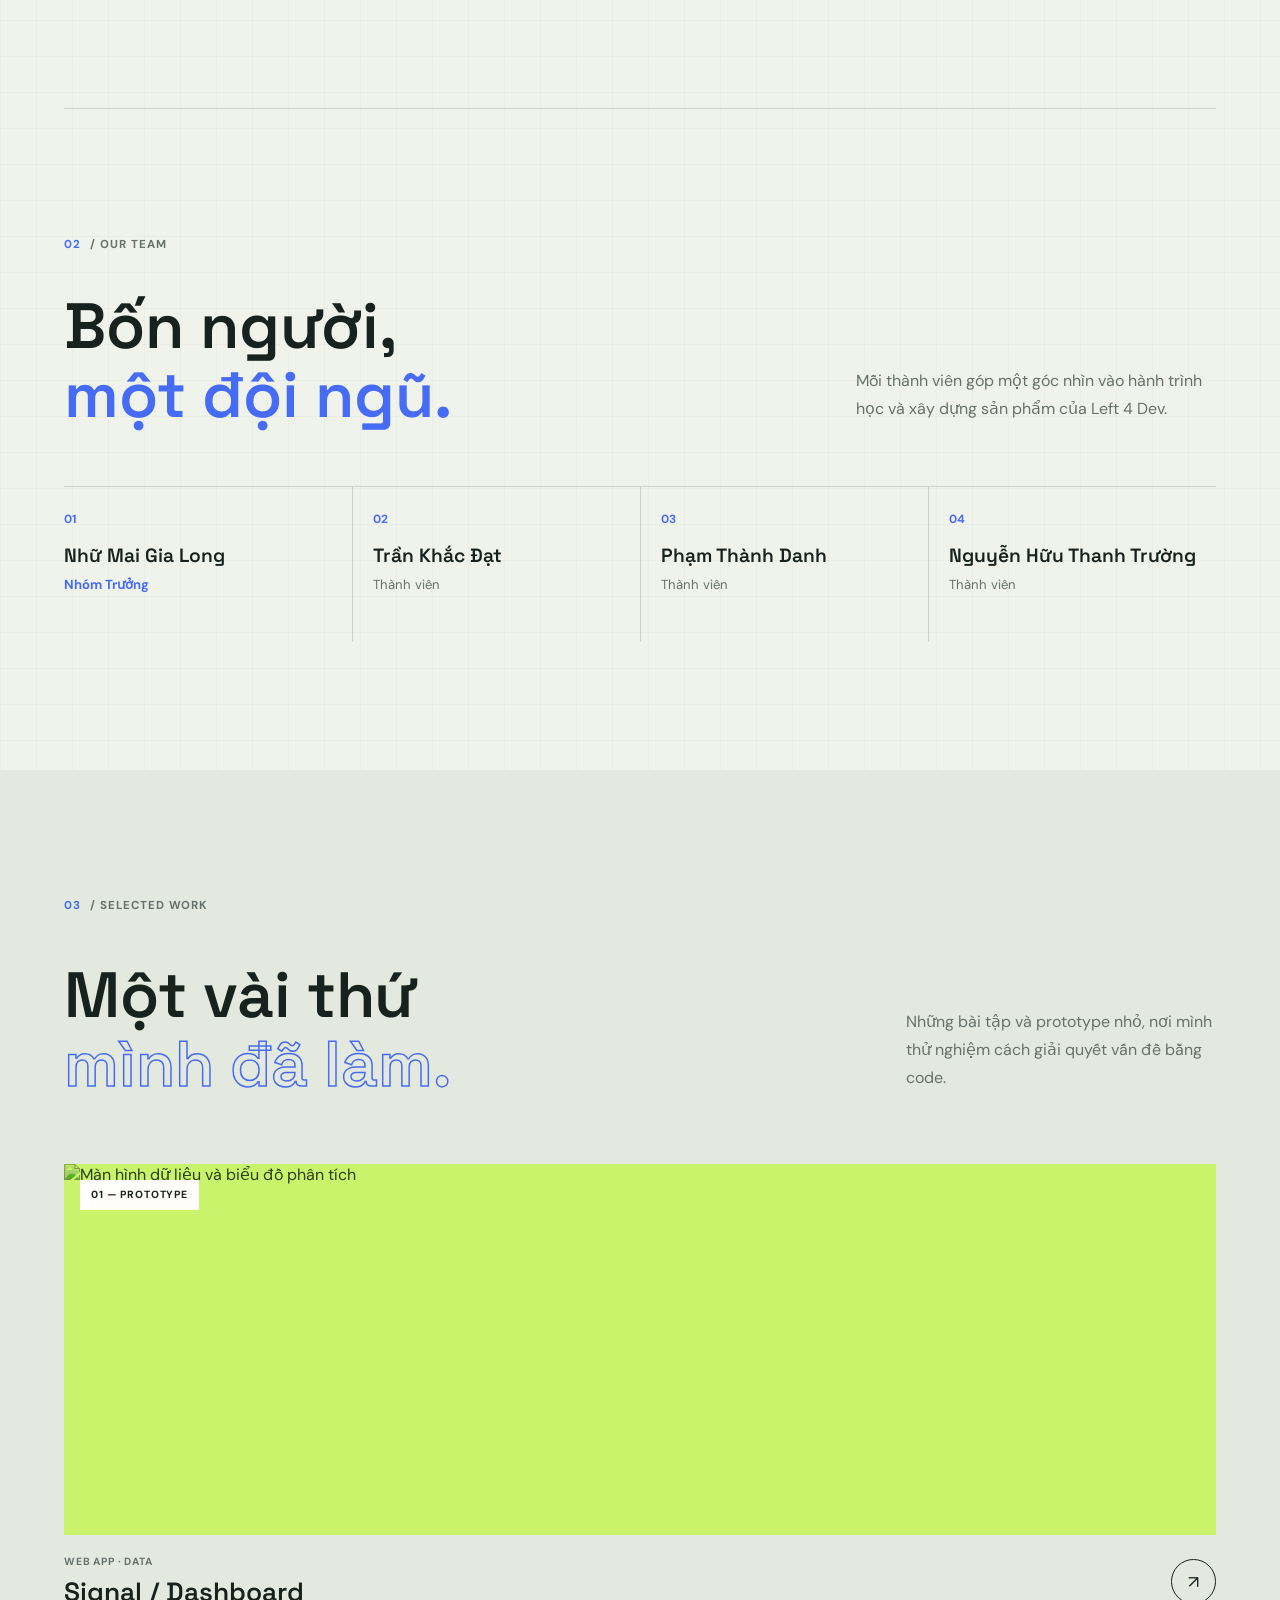
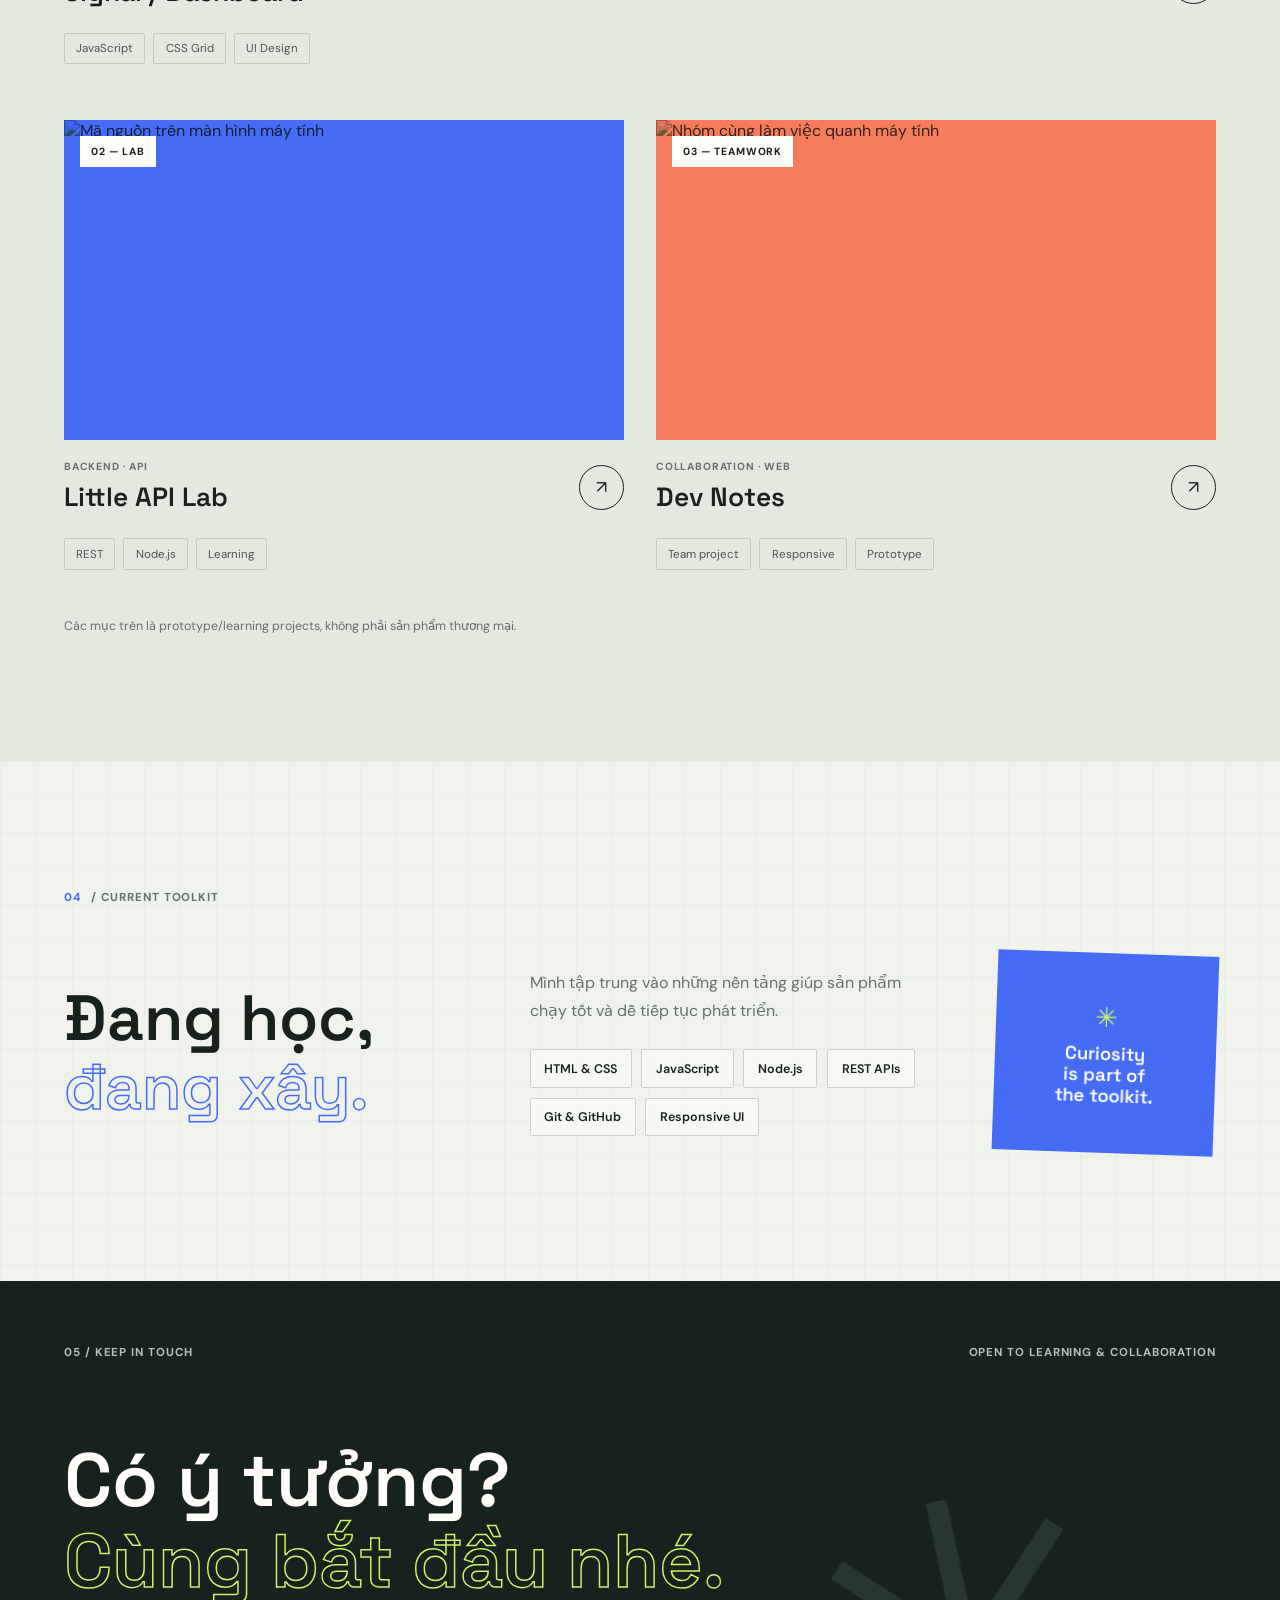
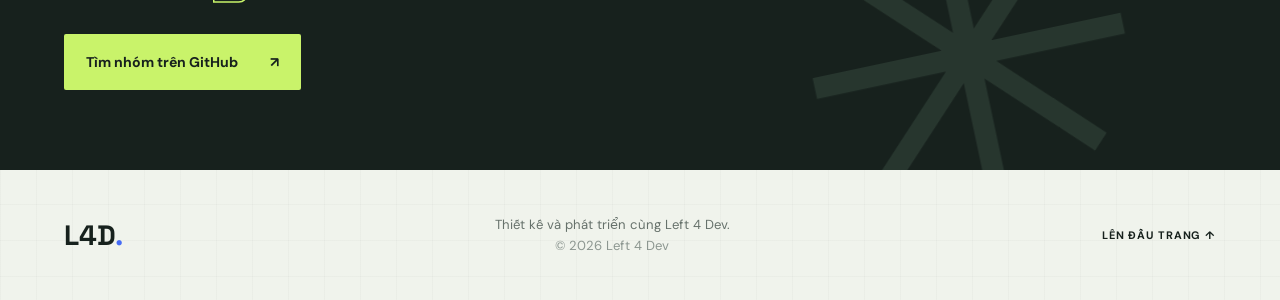
==== commit 94019d19: "feat: cai thien giao dien mobile va animation dieu huong" ====
--- a/index.html
+++ b/index.html
@@ -9,6 +9,7 @@
     <link rel="preconnect" href="https://fonts.googleapis.com">
     <link rel="preconnect" href="https://fonts.gstatic.com" crossorigin>
     <link href="https://fonts.googleapis.com/css2?family=DM+Sans:wght@400;500;600;700&family=Space+Grotesk:wght@400;500;600;700&display=swap" rel="stylesheet">
+    <link rel="stylesheet" href="https://cdn.jsdelivr.net/npm/aos@2.3.4/dist/aos.css">
     <link rel="stylesheet" href="style.css">
     <script src="https://cdn.jsdelivr.net/npm/aos@2.3.4/dist/aos.js" defer></script>
     <script src="script.js" defer></script>
@@ -98,7 +99,7 @@
             </div>
         </section>
 
-        <section class="projects section-wrap section-pad" id="projects" aria-labelledby="projects-title">
+        <section class="projects section-wrap section-pad" id="projects" aria-labelledby="projects-title" data-aos="fade-up">
             <div class="section-heading" data-aos="fade-up">
                 <div class="section-kicker"><span>03</span><span> / SELECTED WORK</span></div>
                 <div class="heading-row"><h2 id="projects-title">Một vài thứ<br><span>mình đã làm.</span></h2><p>Những bài tập và prototype nhỏ, nơi mình thử nghiệm cách giải quyết vấn đề bằng code.</p></div>
--- a/style.css
+++ b/style.css
@@ -102,7 +102,7 @@
   transition: background-color var(--transition-speed) var(--ease-smooth), color var(--transition-speed) var(--ease-smooth), transform var(--transition-speed) var(--ease-smooth);
 }
 .nav-contact:hover { transform: translateY(-2px); background: var(--ink); color: var(--white); }
-.menu-toggle { display: none; }
+.menu-toggle { display: none; z-index: 11; }
 
 .hero {
   position: relative;
@@ -269,14 +269,83 @@
   html { scroll-padding-top: 5rem; }
   .section-pad { padding-block: 5rem; }
   .site-header { min-height: 5rem; }
-  .menu-toggle { display: grid; width: 2.8rem; aspect-ratio: 1; align-content: center; justify-items: center; gap: 6px; border: 1px solid var(--ink); border-radius: 50%; background: transparent; cursor: pointer; }
-  .menu-toggle span { width: 1rem; height: 1px; background: var(--ink); transition: transform var(--transition-speed) var(--ease-smooth); }
+
+  /* ---------- Hamburger button ---------- */
+  .menu-toggle {
+    display: grid;
+    width: 2.8rem;
+    aspect-ratio: 1;
+    align-content: center;
+    justify-items: center;
+    gap: 6px;
+    border: 1px solid var(--ink);
+    border-radius: 50%;
+    background: transparent;
+    cursor: pointer;
+    transition: background-color var(--transition-speed) var(--ease-smooth);
+  }
+  .menu-toggle:hover,
+  .menu-toggle:focus-visible { background: rgba(23, 33, 29, 0.06); }
+  .menu-toggle span {
+    display: block;
+    width: 1rem;
+    height: 1px;
+    background: var(--ink);
+    transition: transform var(--transition-speed) var(--ease-smooth);
+  }
   .menu-toggle[aria-expanded="true"] span:first-child { transform: translateY(3.5px) rotate(45deg); }
-  .menu-toggle[aria-expanded="true"] span:last-child { transform: translateY(-3.5px) rotate(-45deg); }
-  .site-nav { position: absolute; top: calc(100% + 1px); right: 0; left: 0; display: none; align-items: stretch; gap: 0; padding: 0.5rem 1rem 1rem; border: 1px solid var(--line); border-top: 0; background: var(--paper); }
-  .site-nav.is-open { display: flex; flex-direction: column; }
-  .site-nav > a { padding: 0.9rem 0; }
+  .menu-toggle[aria-expanded="true"] span:last-child  { transform: translateY(-3.5px) rotate(-45deg); }
+
+  /* ---------- Mobile nav — animated open/close ---------- */
+  .site-nav {
+    position: absolute;
+    top: calc(100% + 1px);
+    right: 0;
+    left: 0;
+    flex-direction: column;
+    align-items: stretch;
+    gap: 0;
+    padding: 0.5rem 1rem 1rem;
+    border: 1px solid var(--line);
+    border-top: 0;
+    background: var(--paper);
+    /* Animate: hidden by default */
+    max-height: 0;
+    overflow: hidden;
+    opacity: 0;
+    visibility: hidden;
+    transition:
+      max-height var(--transition-speed) var(--ease-smooth),
+      opacity   var(--transition-speed) var(--ease-smooth),
+      visibility 0s linear var(--transition-speed);
+  }
+  .site-nav.is-open {
+    display: flex;
+    max-height: 22rem; /* đủ cho 4–5 links */
+    opacity: 1;
+    visibility: visible;
+    transition:
+      max-height var(--transition-speed) var(--ease-smooth),
+      opacity   var(--transition-speed) var(--ease-smooth),
+      visibility 0s linear 0s;
+  }
+  .site-nav > a {
+    padding: 0.9rem 0;
+    transform: translateY(-4px);
+    opacity: 0;
+    transition: opacity 0.3s var(--ease-smooth), transform 0.3s var(--ease-smooth);
+  }
+  .site-nav.is-open > a {
+    transform: translateY(0);
+    opacity: 1;
+  }
+  .site-nav.is-open > a:nth-child(1) { transition-delay: 0.04s; }
+  .site-nav.is-open > a:nth-child(2) { transition-delay: 0.08s; }
+  .site-nav.is-open > a:nth-child(3) { transition-delay: 0.12s; }
+  .site-nav.is-open > a:nth-child(4) { transition-delay: 0.16s; }
   .site-nav .nav-contact { justify-content: space-between; margin-top: 0.5rem; padding-inline: 0.9rem; }
+
+  /* ---------- Hero mobile ---------- */
   .hero { grid-template-columns: 1fr; gap: 1.5rem; padding-block: 3.2rem 5.5rem; }
   .hero-copy { padding: 0; }
   .eyebrow { margin-bottom: 1.4rem; }
@@ -288,11 +357,17 @@
   .hero-visual img { min-height: 260px; max-height: 370px; }
   .hero-visual::before { inset: 0.65rem -0.65rem -0.65rem 0.65rem; }
   .scroll-cue { bottom: 1.8rem; }
+
+  /* ---------- Ticker mobile ---------- */
   .ticker { margin-block: 0.25rem; }
   .ticker-track { gap: 1.2rem; font-size: 0.72rem; }
+
+  /* ---------- About mobile ---------- */
   .about-content { grid-template-columns: 1fr; gap: 1.5rem; padding: 2rem 0 3rem; }
   .about-content h2, .heading-row h2, .toolkit-layout h2 { font-size: 2.8rem; }
   .about-detail p { font-size: 0.94rem; }
+
+  /* ---------- Team mobile ---------- */
   .team-heading { align-items: start; flex-direction: column; gap: 1.2rem; padding: 2rem 0 2.5rem; }
   .team-heading h2 { font-size: 2.8rem; }
   .team-heading > p { font-size: 0.94rem; }
@@ -300,10 +375,14 @@
   .team-member, .team-member + .team-member, .team-member:nth-child(3) { min-height: auto; padding: 1.1rem 0; border-left: 0; }
   .team-member + .team-member { border-top: 1px solid var(--line); }
   .team-member h3 { margin: 0.6rem 0 0.35rem; }
+
+  /* ---------- Principles mobile ---------- */
   .principles { grid-template-columns: 1fr; }
   .principles article, .principles article + article { min-height: auto; padding: 1.2rem 0; border-left: 0; }
   .principles article + article { border-top: 1px solid var(--line); }
   .principles h3 { margin-top: 0.65rem; }
+
+  /* ---------- Projects mobile ---------- */
   .projects { padding-inline: var(--page-gutter); }
   .heading-row { align-items: start; flex-direction: column; gap: 1.2rem; padding: 2rem 0 2.5rem; }
   .heading-row > p { max-width: 400px; }
@@ -312,23 +391,34 @@
   .project-image, .project-card:not(.project-card-wide) .project-image { height: 250px; }
   .project-info h3 { font-size: 1.4rem; }
   .project-note { margin-top: 2rem; line-height: 1.6; }
+
+  /* ---------- Toolkit mobile ---------- */
   .toolkit-layout { grid-template-columns: 1fr; gap: 1rem; padding-top: 2rem; }
   .toolkit-content > p { font-size: 0.94rem; }
   .toolkit-list { gap: 0.5rem; }
   .toolkit-list span { font-size: 0.72rem; }
+
+  /* ---------- Contact mobile ---------- */
   .contact { padding-block: 3rem; }
   .contact-top { align-items: start; flex-direction: column; font-size: 0.62rem; }
   .contact h2 { margin: 4rem 0 1.7rem; font-size: 3rem; }
   .contact-doodle { right: -5rem; bottom: -4rem; font-size: 17rem; }
+
+  /* ---------- Footer mobile ---------- */
   .site-footer { min-height: 150px; flex-wrap: wrap; gap: 1rem; padding-block: 1.5rem; }
   .site-footer p { order: 3; width: 100%; text-align: left; }
   .back-top { font-size: 0.62rem; }
 }
 
 @media (max-width: 370px) {
-  .hero h1 { font-size: 3rem; }
-  .contact h2 { font-size: 2.65rem; }
-  .project-info h3 { font-size: 1.25rem; }
+  .hero h1 { font-size: 2.8rem; }
+  .about-content h2, .heading-row h2, .toolkit-layout h2, .team-heading h2 { font-size: 2.4rem; }
+  .contact h2 { font-size: 2.45rem; }
+  .project-info h3 { font-size: 1.15rem; }
+  .button { min-height: 3rem; font-size: 0.82rem; gap: 1.2rem; padding: 0 1rem; }
+  .nav-contact { min-height: 2.5rem; font-size: 0.82rem; }
+  .toolkit-list span { padding: 0.5rem 0.65rem; font-size: 0.68rem; }
+  .tag-list li { font-size: 0.65rem; padding: 0.35rem 0.55rem; }
 }
 
 @media (prefers-reduced-motion: reduce) {
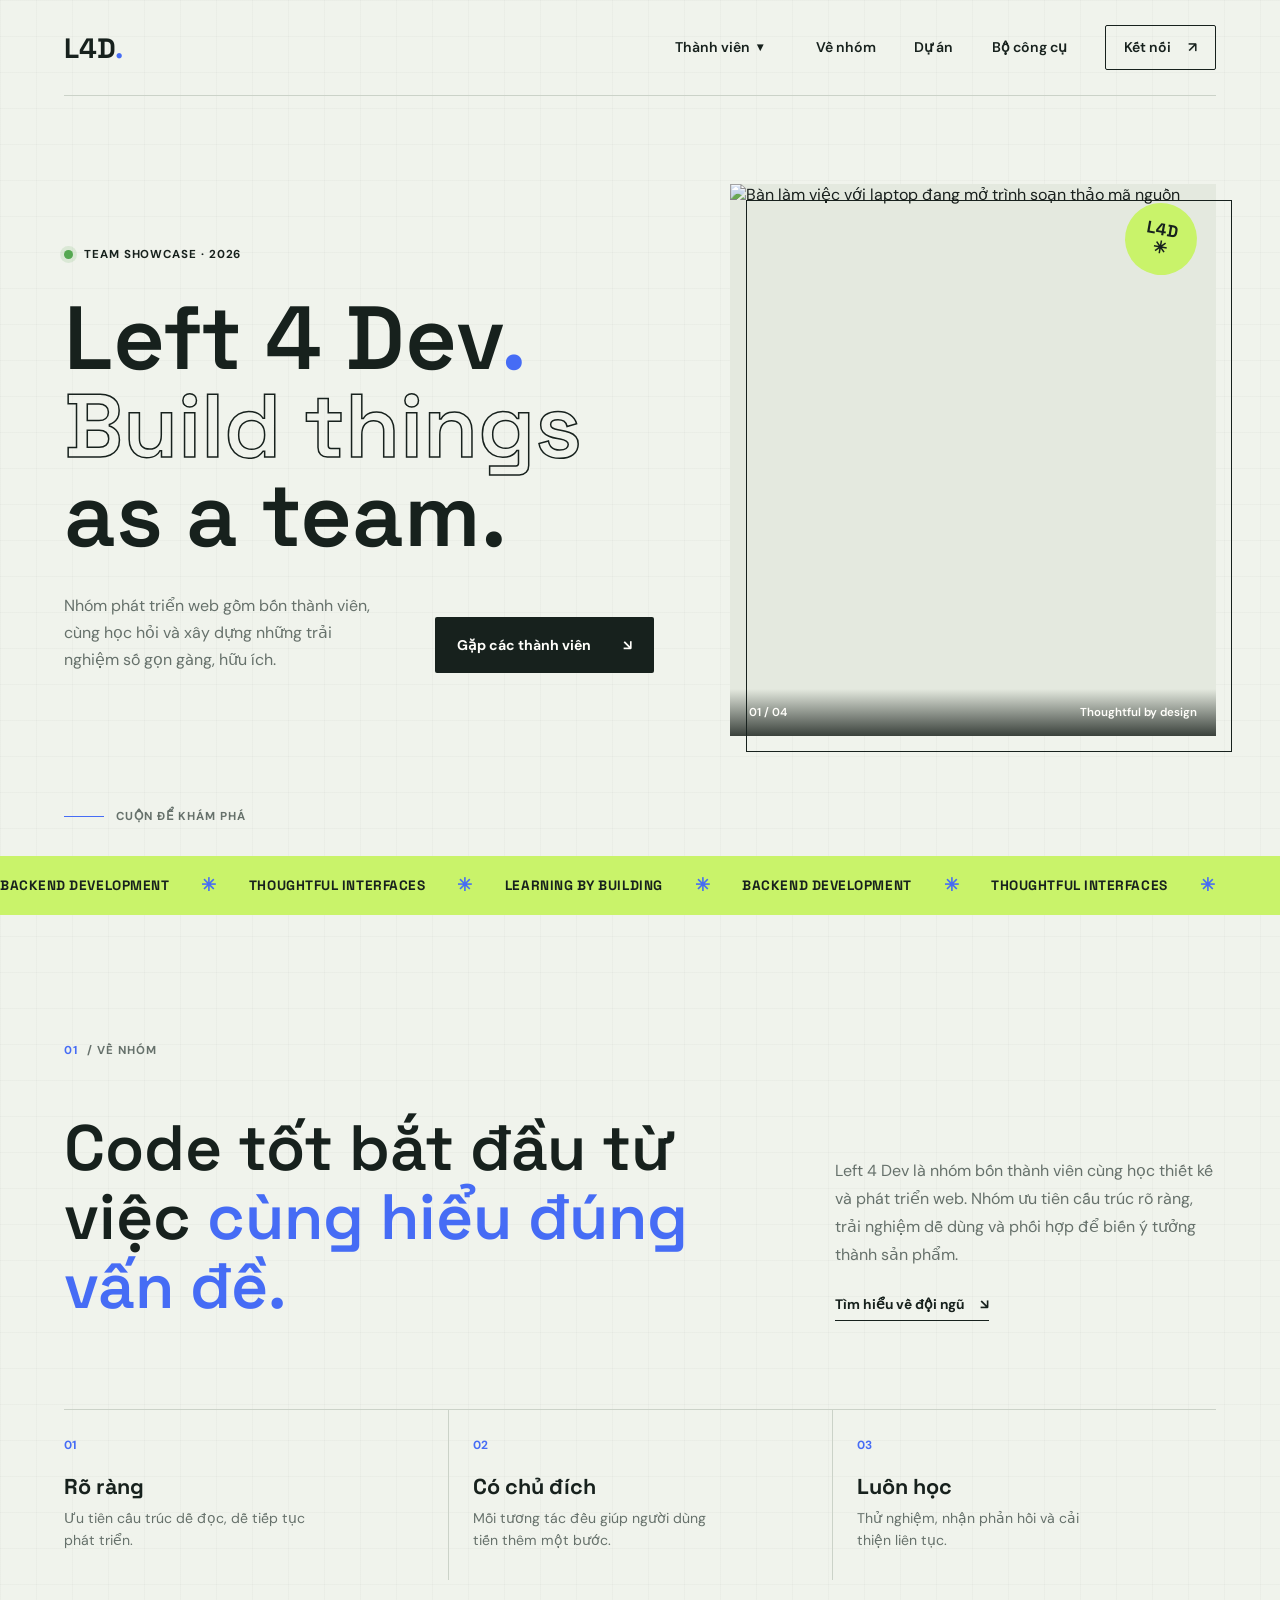
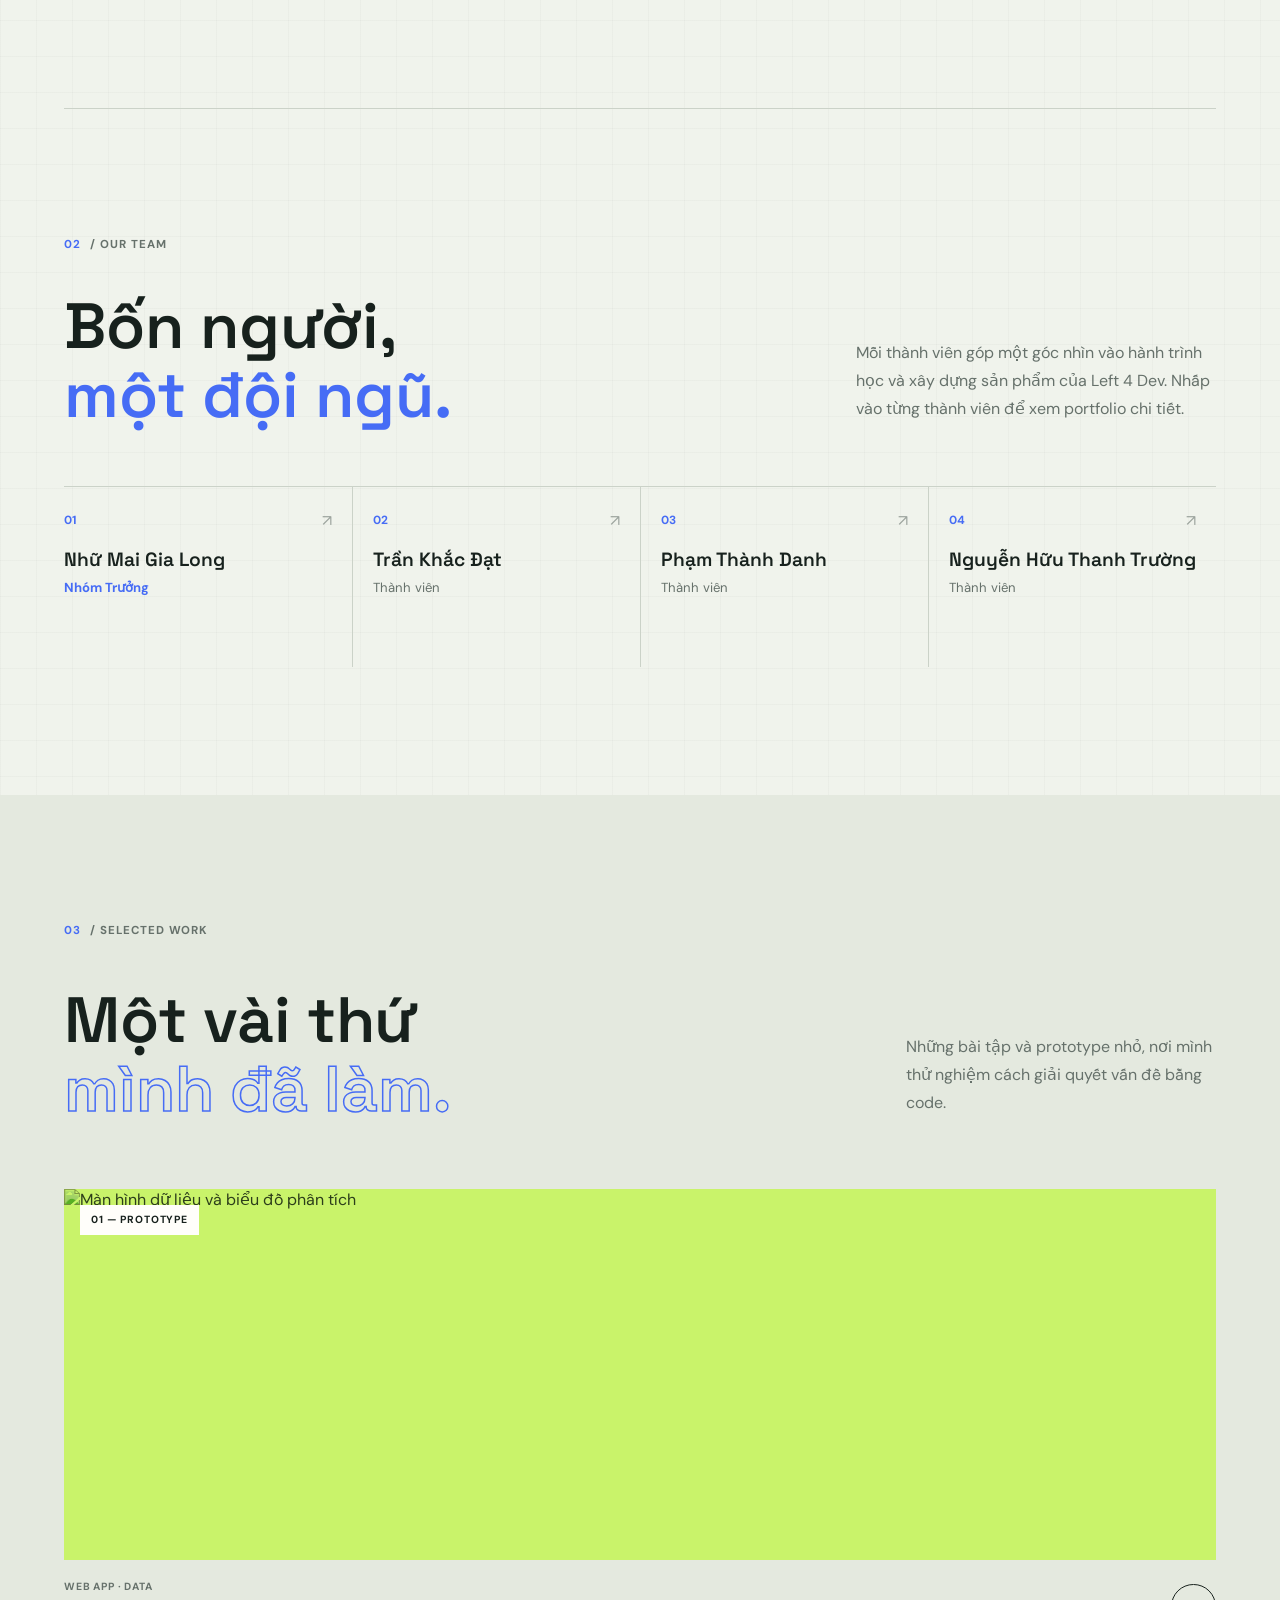
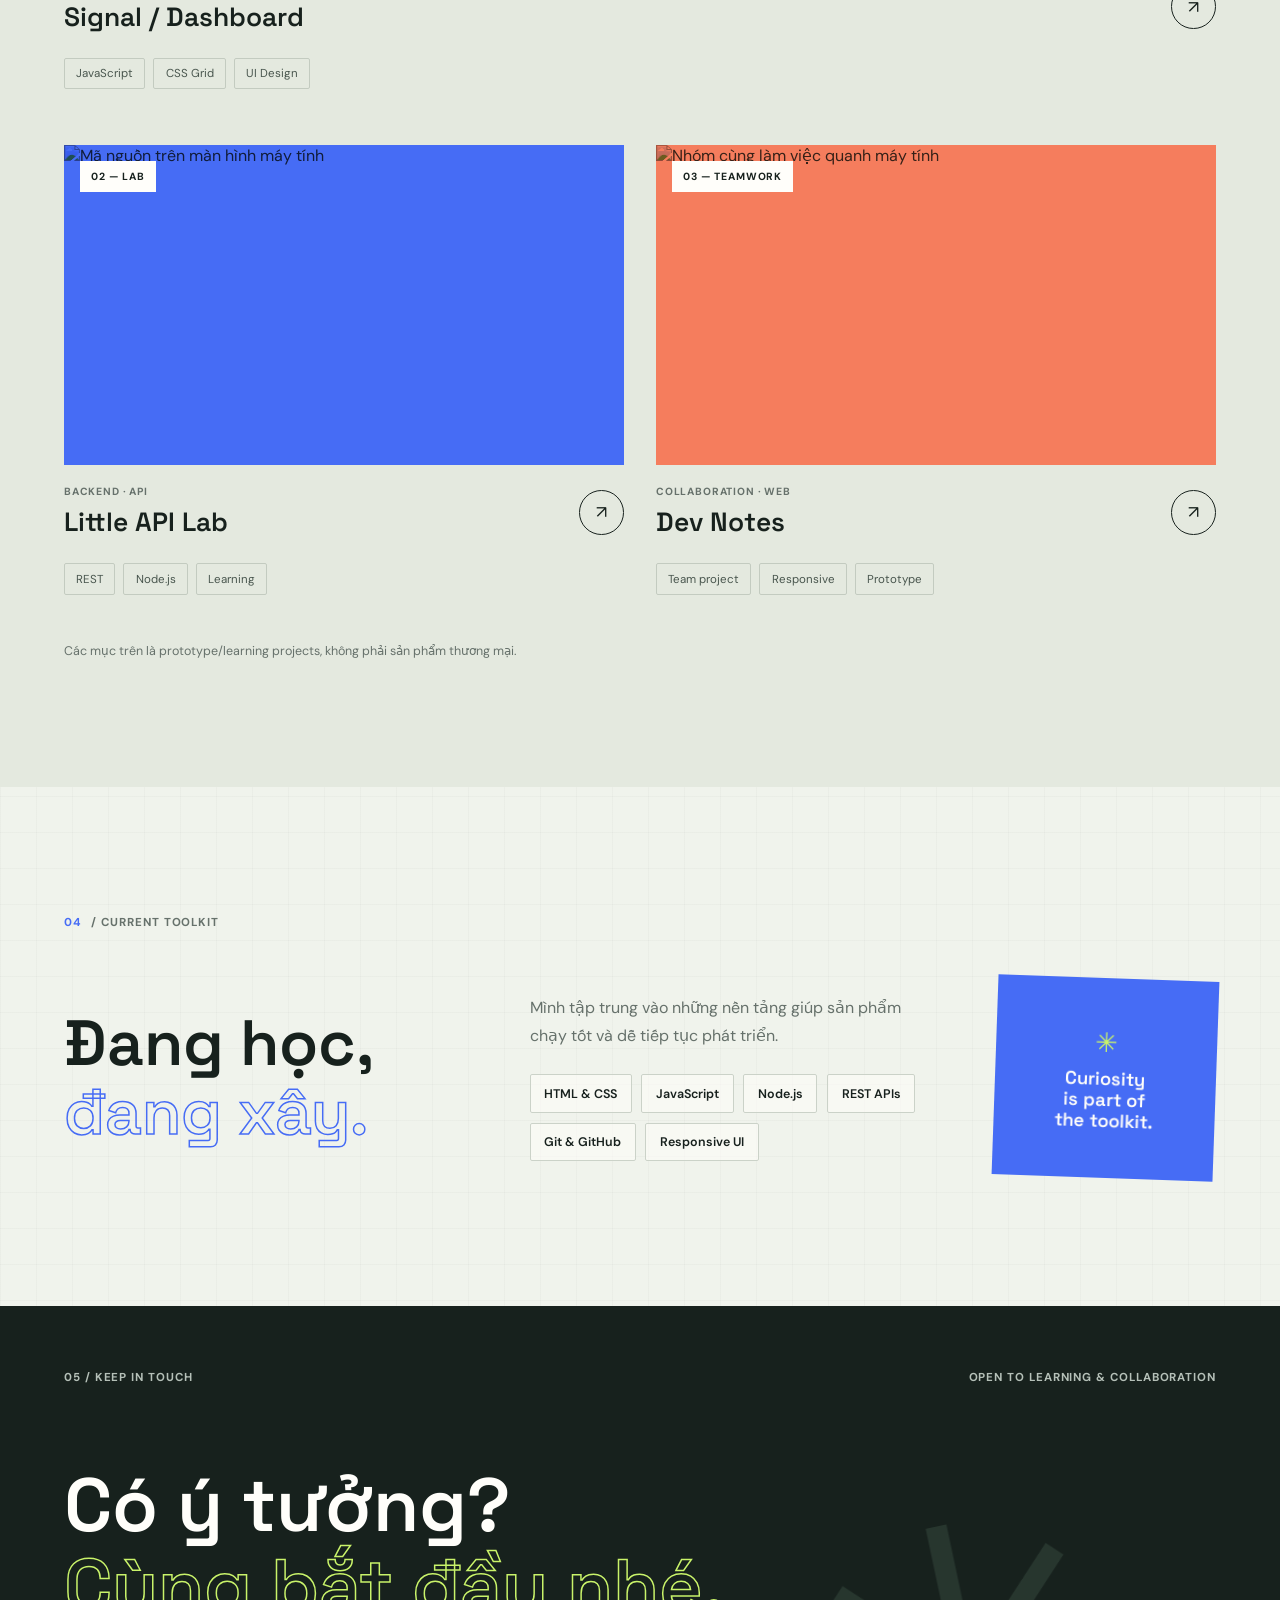
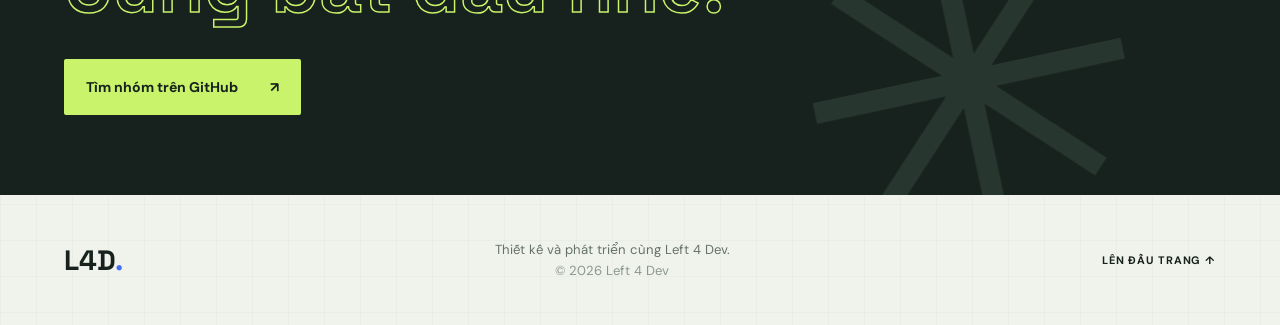
==== commit 9e27328f: "feat: tich hop menu chon 4 thanh vien va tong hop source code" ====
--- a/index.html
+++ b/index.html
@@ -22,7 +22,42 @@
             <span></span><span></span>
         </button>
         <nav class="site-nav" id="site-nav" aria-label="Điều hướng chính">
-            <a href="#team">Thành viên</a>
+            <div class="nav-dropdown">
+                <button class="dropdown-trigger" type="button" aria-expanded="false" aria-haspopup="true">
+                    Thành viên <span class="chevron" aria-hidden="true">▾</span>
+                </button>
+                <div class="dropdown-menu" role="menu">
+                    <a href="Pro5%20chinh/index.html" role="menuitem">
+                        <span class="member-badge">01</span>
+                        <div class="member-meta">
+                            <strong>Nhữ Mai Gia Long</strong>
+                            <small>Nhóm Trưởng · Fullstack</small>
+                        </div>
+                    </a>
+                    <a href="thuchanhbuoi6/buoi6.html" role="menuitem">
+                        <span class="member-badge">02</span>
+                        <div class="member-meta">
+                            <strong>Trần Khắc Đạt</strong>
+                            <small>Thành viên · Web & IoT</small>
+                        </div>
+                    </a>
+                    <a href="portfolio%20ptd/index.html" role="menuitem">
+                        <span class="member-badge">03</span>
+                        <div class="member-meta">
+                            <strong>Phạm Thành Danh</strong>
+                            <small>Thành viên · Fullstack Dev</small>
+                        </div>
+                    </a>
+                    <a href="ltw/index.html" role="menuitem">
+                        <span class="member-badge">04</span>
+                        <div class="member-meta">
+                            <strong>Nguyễn Hữu Thanh Trường</strong>
+                            <small>Thành viên · Frontend Dev</small>
+                        </div>
+                    </a>
+                </div>
+            </div>
+            <a href="#team">Về nhóm</a>
             <a href="#projects">Dự án</a>
             <a href="#toolkit">Bộ công cụ</a>
             <a class="nav-contact" href="#contact">Kết nối <span aria-hidden="true">↗</span></a>
@@ -73,29 +108,45 @@
             <div class="section-kicker"><span>02</span><span> / OUR TEAM</span></div>
             <div class="team-heading">
                 <h2 id="team-title">Bốn người,<br><span>một đội ngũ.</span></h2>
-                <p>Mỗi thành viên góp một góc nhìn vào hành trình học và xây dựng sản phẩm của Left 4 Dev.</p>
+                <p>Mỗi thành viên góp một góc nhìn vào hành trình học và xây dựng sản phẩm của Left 4 Dev. Nhấp vào từng thành viên để xem portfolio chi tiết.</p>
             </div>
             <div class="team-grid">
-                <article class="team-member team-lead">
-                    <span class="team-number">01</span>
+                <a class="team-member team-lead" href="Pro5%20chinh/index.html" title="Xem portfolio của Nhữ Mai Gia Long">
+                    <div class="team-member-header">
+                        <span class="team-number">01</span>
+                        <span class="member-link-icon" aria-hidden="true">↗</span>
+                    </div>
                     <h3>Nhữ Mai Gia Long</h3>
                     <p>Nhóm Trưởng</p>
-                </article>
-                <article class="team-member">
-                    <span class="team-number">02</span>
+                    <span class="team-view-btn">Xem portfolio</span>
+                </a>
+                <a class="team-member" href="thuchanhbuoi6/buoi6.html" title="Xem portfolio của Trần Khắc Đạt">
+                    <div class="team-member-header">
+                        <span class="team-number">02</span>
+                        <span class="member-link-icon" aria-hidden="true">↗</span>
+                    </div>
                     <h3>Trần Khắc Đạt</h3>
                     <p>Thành viên</p>
-                </article>
-                <article class="team-member">
-                    <span class="team-number">03</span>
+                    <span class="team-view-btn">Xem portfolio</span>
+                </a>
+                <a class="team-member" href="portfolio%20ptd/index.html" title="Xem portfolio của Phạm Thành Danh">
+                    <div class="team-member-header">
+                        <span class="team-number">03</span>
+                        <span class="member-link-icon" aria-hidden="true">↗</span>
+                    </div>
                     <h3>Phạm Thành Danh</h3>
                     <p>Thành viên</p>
-                </article>
-                <article class="team-member">
-                    <span class="team-number">04</span>
+                    <span class="team-view-btn">Xem portfolio</span>
+                </a>
+                <a class="team-member" href="ltw/index.html" title="Xem portfolio của Nguyễn Hữu Thanh Trường">
+                    <div class="team-member-header">
+                        <span class="team-number">04</span>
+                        <span class="member-link-icon" aria-hidden="true">↗</span>
+                    </div>
                     <h3>Nguyễn Hữu Thanh Trường</h3>
                     <p>Thành viên</p>
-                </article>
+                    <span class="team-view-btn">Xem portfolio</span>
+                </a>
             </div>
         </section>
 
--- a/style.css
+++ b/style.css
@@ -104,6 +104,110 @@
 .nav-contact:hover { transform: translateY(-2px); background: var(--ink); color: var(--white); }
 .menu-toggle { display: none; z-index: 11; }
 
+/* ---------- Dropdown menu chọn thành viên ---------- */
+.nav-dropdown {
+  position: relative;
+}
+.dropdown-trigger {
+  display: inline-flex;
+  align-items: center;
+  gap: 0.45rem;
+  padding: 0.5rem 0.85rem;
+  background: transparent;
+  border: 1px solid transparent;
+  border-radius: 2px;
+  font-family: inherit;
+  font-size: 0.88rem;
+  font-weight: 600;
+  color: var(--ink);
+  cursor: pointer;
+  transition: color var(--transition-speed) var(--ease-smooth), background-color var(--transition-speed) var(--ease-smooth), border-color var(--transition-speed) var(--ease-smooth);
+}
+.dropdown-trigger:hover,
+.dropdown-trigger:focus-visible,
+.nav-dropdown:focus-within .dropdown-trigger {
+  color: var(--blue);
+  background: rgba(0, 71, 255, 0.05);
+  border-color: rgba(0, 71, 255, 0.15);
+}
+.dropdown-trigger .chevron {
+  font-size: 0.75rem;
+  transition: transform var(--transition-speed) var(--ease-smooth);
+}
+.nav-dropdown.is-open .dropdown-trigger .chevron,
+.nav-dropdown:hover .dropdown-trigger .chevron {
+  transform: rotate(180deg);
+}
+.dropdown-menu {
+  position: absolute;
+  top: calc(100% + 0.5rem);
+  left: 0;
+  min-width: 280px;
+  padding: 0.5rem;
+  background: var(--white);
+  border: 1px solid var(--line);
+  box-shadow: 0 12px 32px rgba(22, 28, 25, 0.12), 0 2px 6px rgba(22, 28, 25, 0.04);
+  border-radius: 4px;
+  opacity: 0;
+  visibility: hidden;
+  transform: translateY(8px);
+  transition: opacity var(--transition-speed) var(--ease-smooth), transform var(--transition-speed) var(--ease-smooth), visibility 0s linear var(--transition-speed);
+  z-index: 20;
+}
+.nav-dropdown.is-open .dropdown-menu,
+.nav-dropdown:hover .dropdown-menu,
+.nav-dropdown:focus-within .dropdown-menu {
+  opacity: 1;
+  visibility: visible;
+  transform: translateY(0);
+  transition-delay: 0s;
+}
+.dropdown-menu a {
+  display: flex;
+  align-items: center;
+  gap: 0.85rem;
+  padding: 0.7rem 0.85rem;
+  border-radius: 3px;
+  color: var(--ink) !important;
+  text-decoration: none;
+  transition: background-color var(--transition-speed) var(--ease-smooth), transform var(--transition-speed) var(--ease-smooth);
+}
+.dropdown-menu a:hover,
+.dropdown-menu a:focus-visible {
+  background: var(--paper);
+  transform: translateX(4px);
+}
+.member-badge {
+  display: inline-flex;
+  align-items: center;
+  justify-content: center;
+  width: 1.8rem;
+  height: 1.8rem;
+  border-radius: 2px;
+  background: rgba(0, 71, 255, 0.08);
+  color: var(--blue);
+  font-size: 0.72rem;
+  font-weight: 700;
+  font-family: 'Space Grotesk', sans-serif;
+  flex-shrink: 0;
+}
+.member-meta {
+  display: flex;
+  flex-direction: column;
+  gap: 0.15rem;
+  text-align: left;
+}
+.member-meta strong {
+  font-size: 0.86rem;
+  font-weight: 600;
+  color: var(--ink);
+  line-height: 1.2;
+}
+.member-meta small {
+  font-size: 0.72rem;
+  color: var(--muted);
+}
+
 .hero {
   position: relative;
   display: grid;
@@ -185,12 +289,61 @@
 .team-heading h2 span { color: var(--blue); }
 .team-heading > p { max-width: 360px; margin: 0 0 0.45rem; color: var(--muted); font-size: 1rem; line-height: 1.75; }
 .team-grid { display: grid; grid-template-columns: repeat(4, minmax(0, 1fr)); border-top: 1px solid var(--line); }
-.team-member { min-width: 0; min-height: 155px; padding: 1.2rem 1.25rem 1rem 0; }
+.team-member {
+  position: relative;
+  display: flex;
+  flex-direction: column;
+  min-width: 0;
+  min-height: 180px;
+  padding: 1.4rem 1.25rem 1.2rem 0;
+  color: inherit;
+  text-decoration: none;
+  transition: transform var(--transition-speed) var(--ease-smooth), background-color var(--transition-speed) var(--ease-smooth);
+}
 .team-member + .team-member { padding-left: 1.25rem; border-left: 1px solid var(--line); }
+.team-member-header {
+  display: flex;
+  align-items: center;
+  justify-content: space-between;
+}
 .team-number { color: var(--blue); font-size: 0.74rem; font-weight: 700; }
-.team-member h3 { margin: 1rem 0 0.45rem; font-size: 1.2rem; font-weight: 600; line-height: 1.3; overflow-wrap: anywhere; }
+.member-link-icon {
+  font-size: 1rem;
+  color: var(--muted);
+  opacity: 0.6;
+  transition: transform var(--transition-speed) var(--ease-smooth), color var(--transition-speed) var(--ease-smooth), opacity var(--transition-speed) var(--ease-smooth);
+}
+.team-member h3 { margin: 1.1rem 0 0.35rem; font-size: 1.2rem; font-weight: 600; line-height: 1.3; overflow-wrap: anywhere; color: var(--ink); }
 .team-member p { margin: 0; color: var(--muted); font-size: 0.82rem; }
 .team-lead p { color: var(--blue); font-weight: 700; }
+.team-view-btn {
+  display: inline-flex;
+  align-items: center;
+  gap: 0.3rem;
+  margin-top: auto;
+  padding-top: 1rem;
+  font-size: 0.75rem;
+  font-weight: 600;
+  color: var(--blue);
+  opacity: 0;
+  transform: translateY(4px);
+  transition: opacity var(--transition-speed) var(--ease-smooth), transform var(--transition-speed) var(--ease-smooth);
+}
+.team-member:hover,
+.team-member:focus-visible {
+  transform: translateY(-3px);
+}
+.team-member:hover .member-link-icon,
+.team-member:focus-visible .member-link-icon {
+  color: var(--blue);
+  opacity: 1;
+  transform: translate(2px, -2px);
+}
+.team-member:hover .team-view-btn,
+.team-member:focus-visible .team-view-btn {
+  opacity: 1;
+  transform: translateY(0);
+}
 
 .projects { position: relative; width: 100%; max-width: none; padding-inline: max(var(--page-gutter), calc((100vw - 1440px) / 2)); background: var(--paper-deep); }
 .heading-row { display: flex; align-items: end; justify-content: space-between; gap: 3rem; padding: 3rem 0 4rem; }
@@ -321,28 +474,53 @@
   }
   .site-nav.is-open {
     display: flex;
-    max-height: 22rem; /* đủ cho 4–5 links */
+    max-height: 40rem; /* Đủ chỗ cho dropdown menu thành viên và các liên kết */
     opacity: 1;
     visibility: visible;
+    overflow-y: auto;
     transition:
       max-height var(--transition-speed) var(--ease-smooth),
       opacity   var(--transition-speed) var(--ease-smooth),
       visibility 0s linear 0s;
   }
-  .site-nav > a {
-    padding: 0.9rem 0;
+  .site-nav > a,
+  .site-nav > .nav-dropdown {
+    padding: 0.75rem 0;
     transform: translateY(-4px);
     opacity: 0;
     transition: opacity 0.3s var(--ease-smooth), transform 0.3s var(--ease-smooth);
   }
-  .site-nav.is-open > a {
+  .site-nav.is-open > a,
+  .site-nav.is-open > .nav-dropdown {
     transform: translateY(0);
     opacity: 1;
   }
-  .site-nav.is-open > a:nth-child(1) { transition-delay: 0.04s; }
-  .site-nav.is-open > a:nth-child(2) { transition-delay: 0.08s; }
-  .site-nav.is-open > a:nth-child(3) { transition-delay: 0.12s; }
-  .site-nav.is-open > a:nth-child(4) { transition-delay: 0.16s; }
+  .site-nav.is-open > :nth-child(1) { transition-delay: 0.04s; }
+  .site-nav.is-open > :nth-child(2) { transition-delay: 0.08s; }
+  .site-nav.is-open > :nth-child(3) { transition-delay: 0.12s; }
+  .site-nav.is-open > :nth-child(4) { transition-delay: 0.16s; }
+  .site-nav.is-open > :nth-child(5) { transition-delay: 0.20s; }
+
+  /* Dropdown trên mobile: hiển thị inline sạch đẹp */
+  .nav-dropdown { width: 100%; border-bottom: 1px solid var(--line); padding-bottom: 0.5rem; }
+  .dropdown-trigger { width: 100%; justify-content: space-between; padding: 0.6rem 0; font-size: 0.95rem; }
+  .dropdown-menu {
+    position: static;
+    display: none;
+    width: 100%;
+    min-width: 0;
+    box-shadow: none;
+    border: 1px solid var(--line);
+    background: rgba(240, 243, 236, 0.6);
+    margin-top: 0.4rem;
+    transform: none !important;
+  }
+  .nav-dropdown.is-open .dropdown-menu {
+    display: flex;
+    flex-direction: column;
+    opacity: 1;
+    visibility: visible;
+  }
   .site-nav .nav-contact { justify-content: space-between; margin-top: 0.5rem; padding-inline: 0.9rem; }
 
   /* ---------- Hero mobile ---------- */
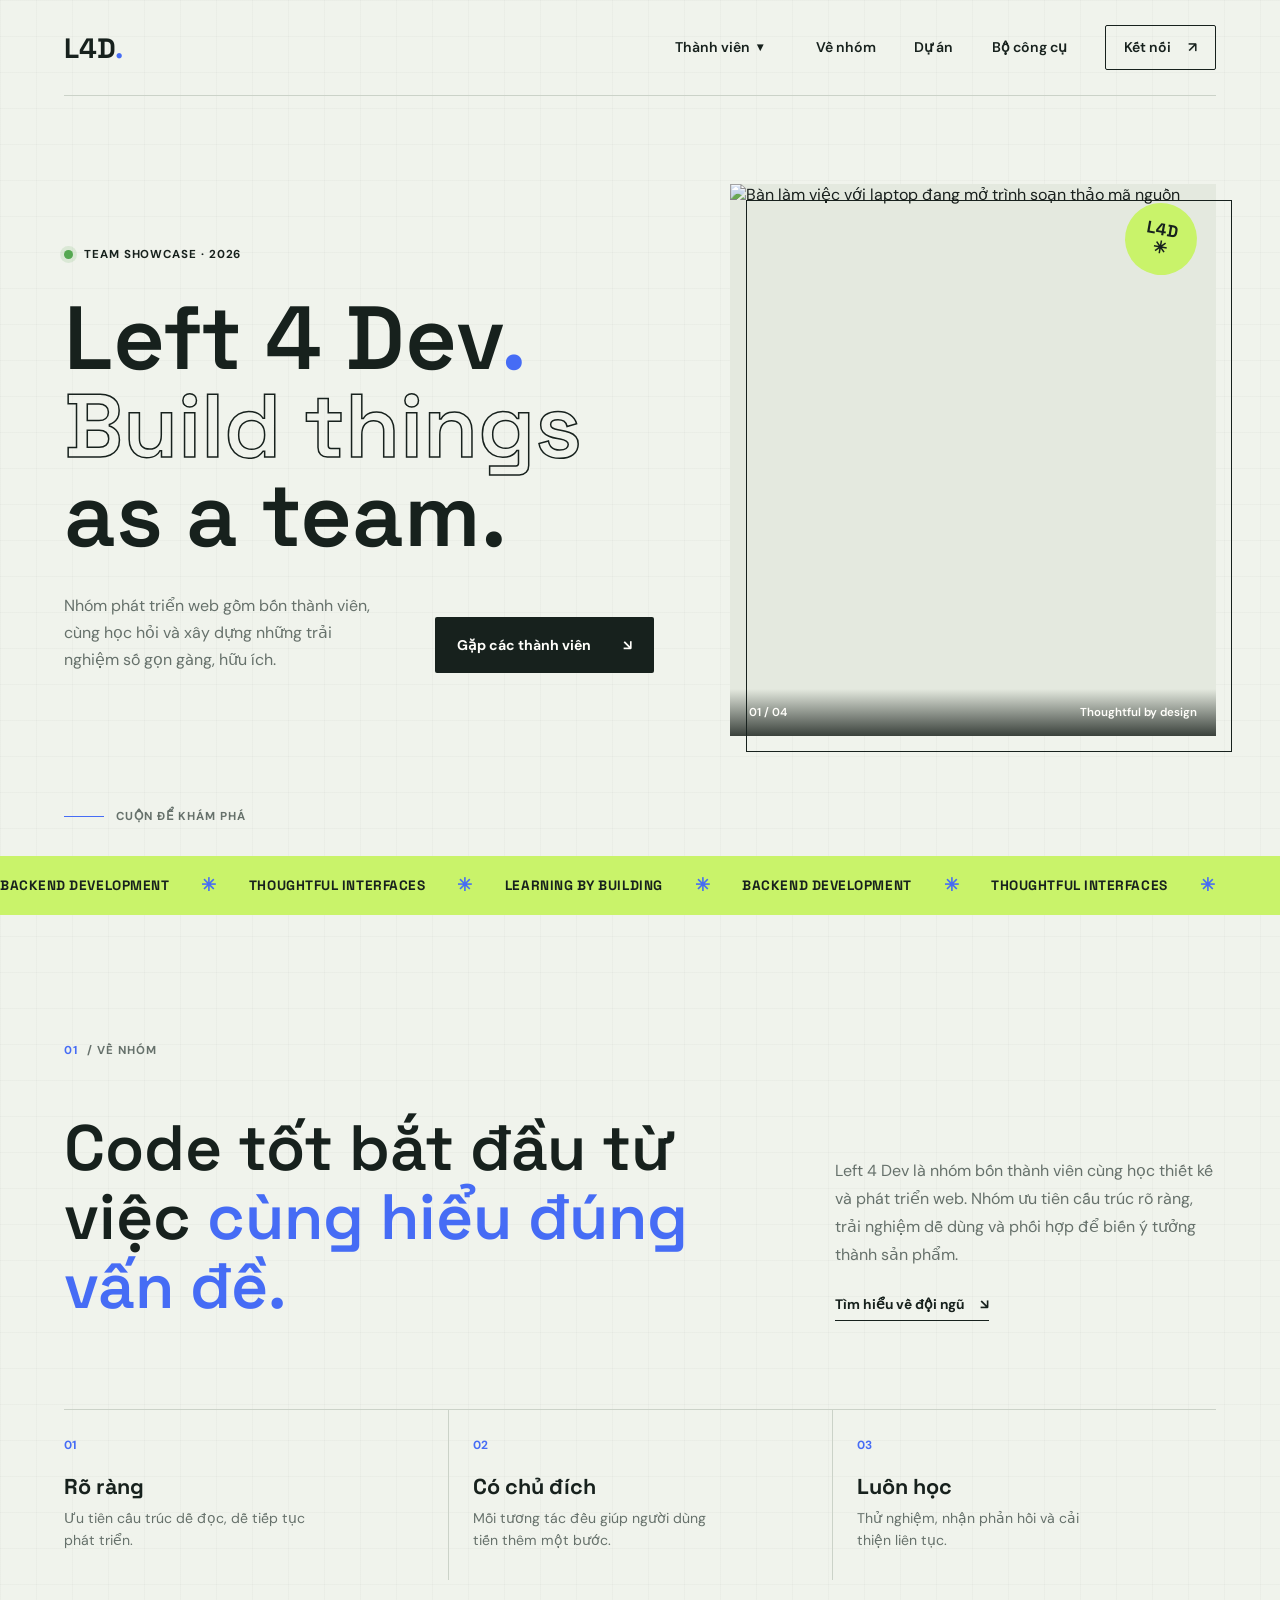
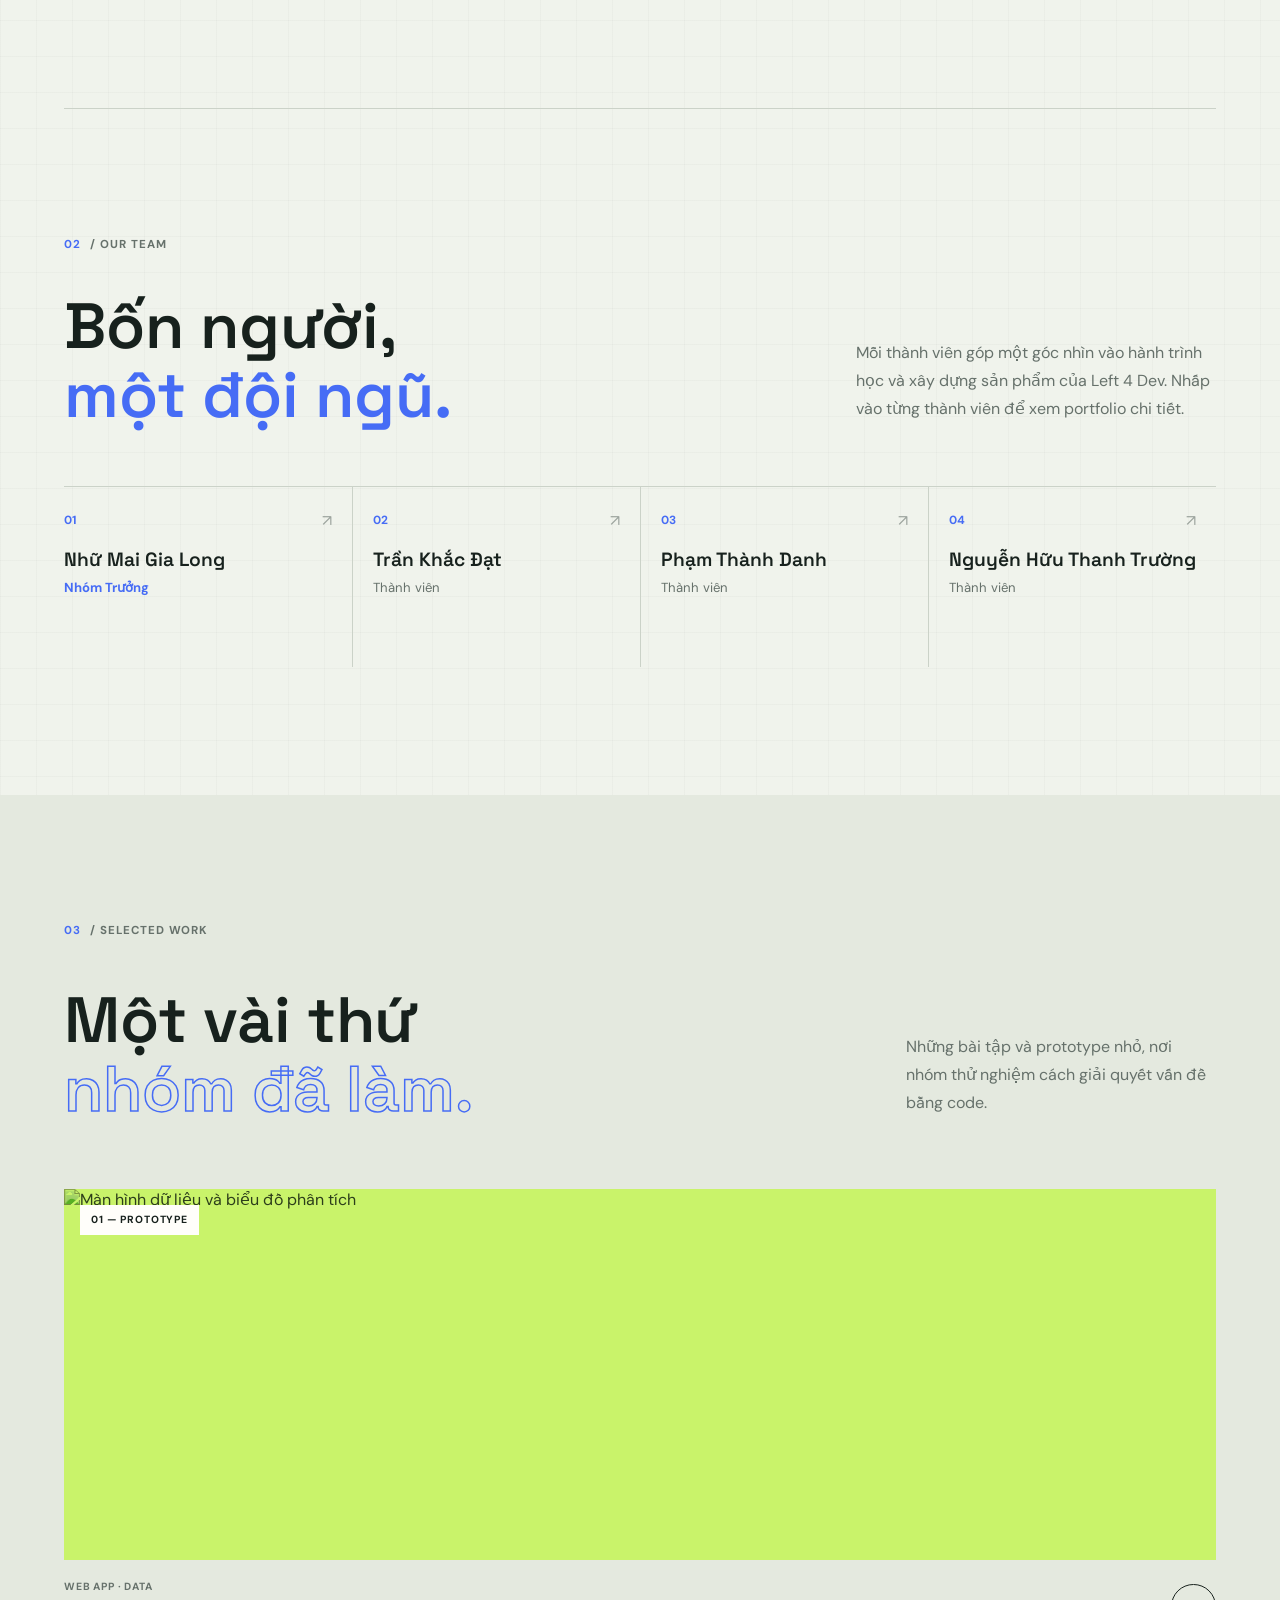
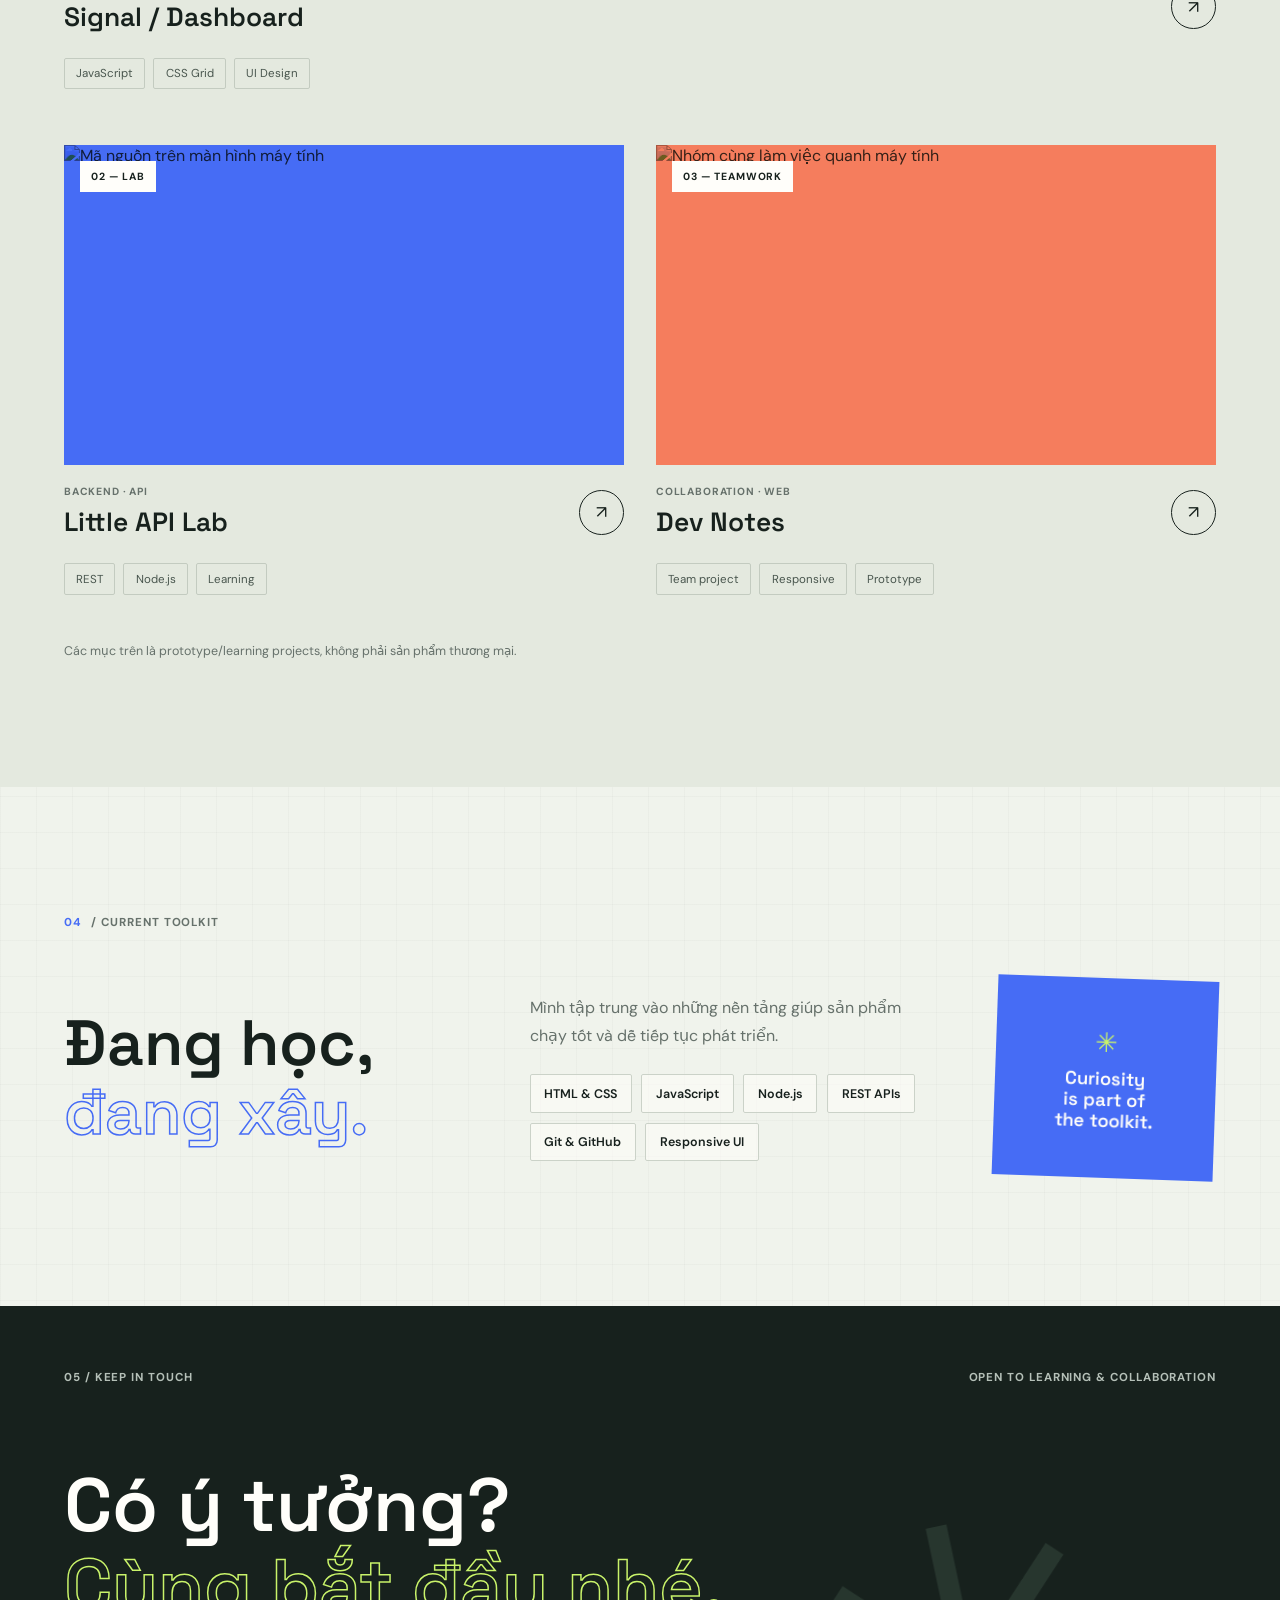
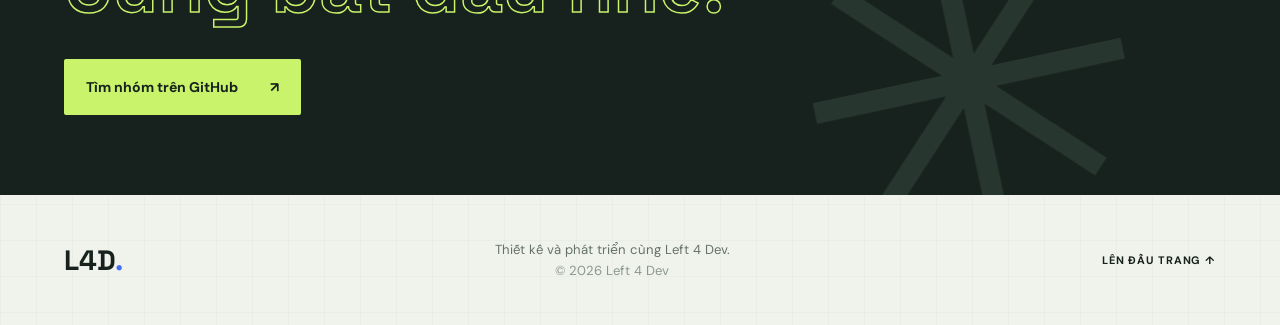
==== commit 3fd4e494: "style: sua tieu de thanh 'nhom da lam' va hoan thien prompt logic" ====
--- a/index.html
+++ b/index.html
@@ -153,7 +153,7 @@
         <section class="projects section-wrap section-pad" id="projects" aria-labelledby="projects-title" data-aos="fade-up">
             <div class="section-heading" data-aos="fade-up">
                 <div class="section-kicker"><span>03</span><span> / SELECTED WORK</span></div>
-                <div class="heading-row"><h2 id="projects-title">Một vài thứ<br><span>mình đã làm.</span></h2><p>Những bài tập và prototype nhỏ, nơi mình thử nghiệm cách giải quyết vấn đề bằng code.</p></div>
+                <div class="heading-row"><h2 id="projects-title">Một vài thứ<br><span>nhóm đã làm.</span></h2><p>Những bài tập và prototype nhỏ, nơi nhóm thử nghiệm cách giải quyết vấn đề bằng code.</p></div>
             </div>
             <div class="project-grid">
                 <article class="project-card project-card-wide" data-aos="fade-up">
